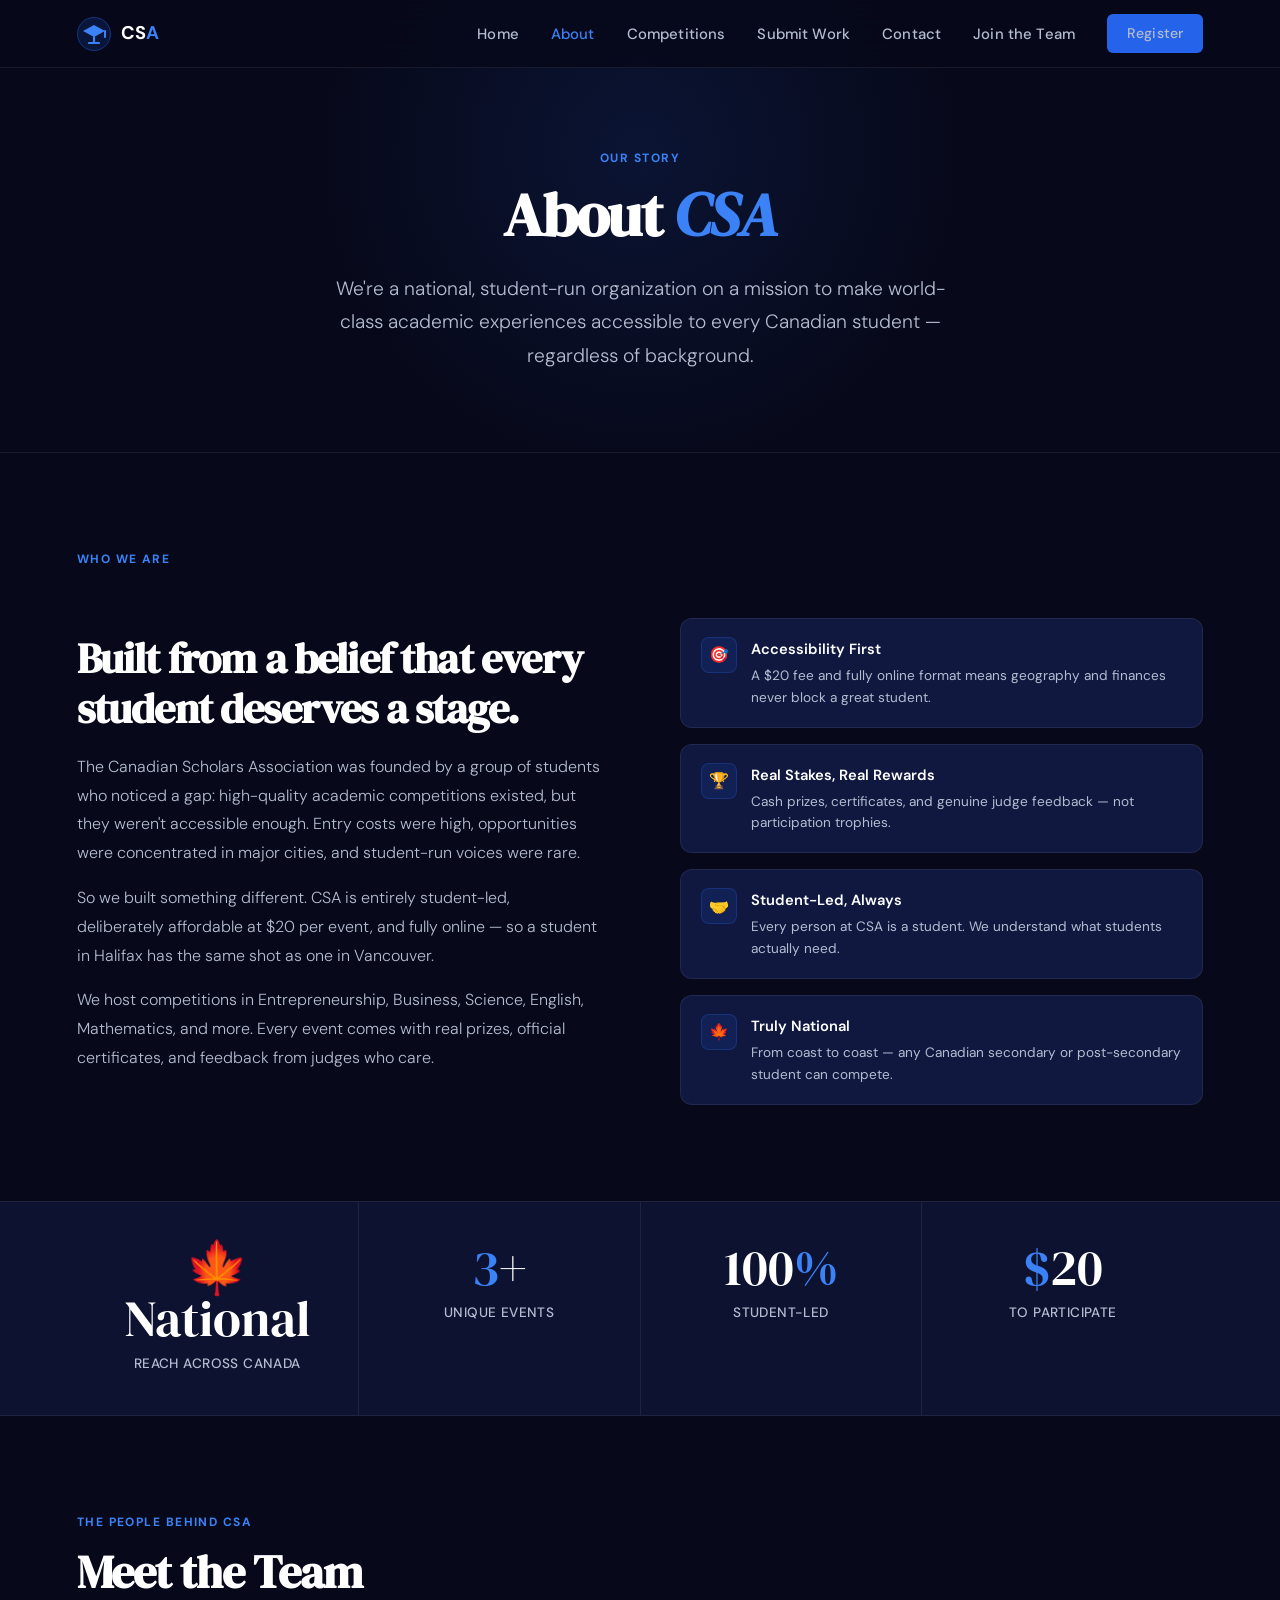
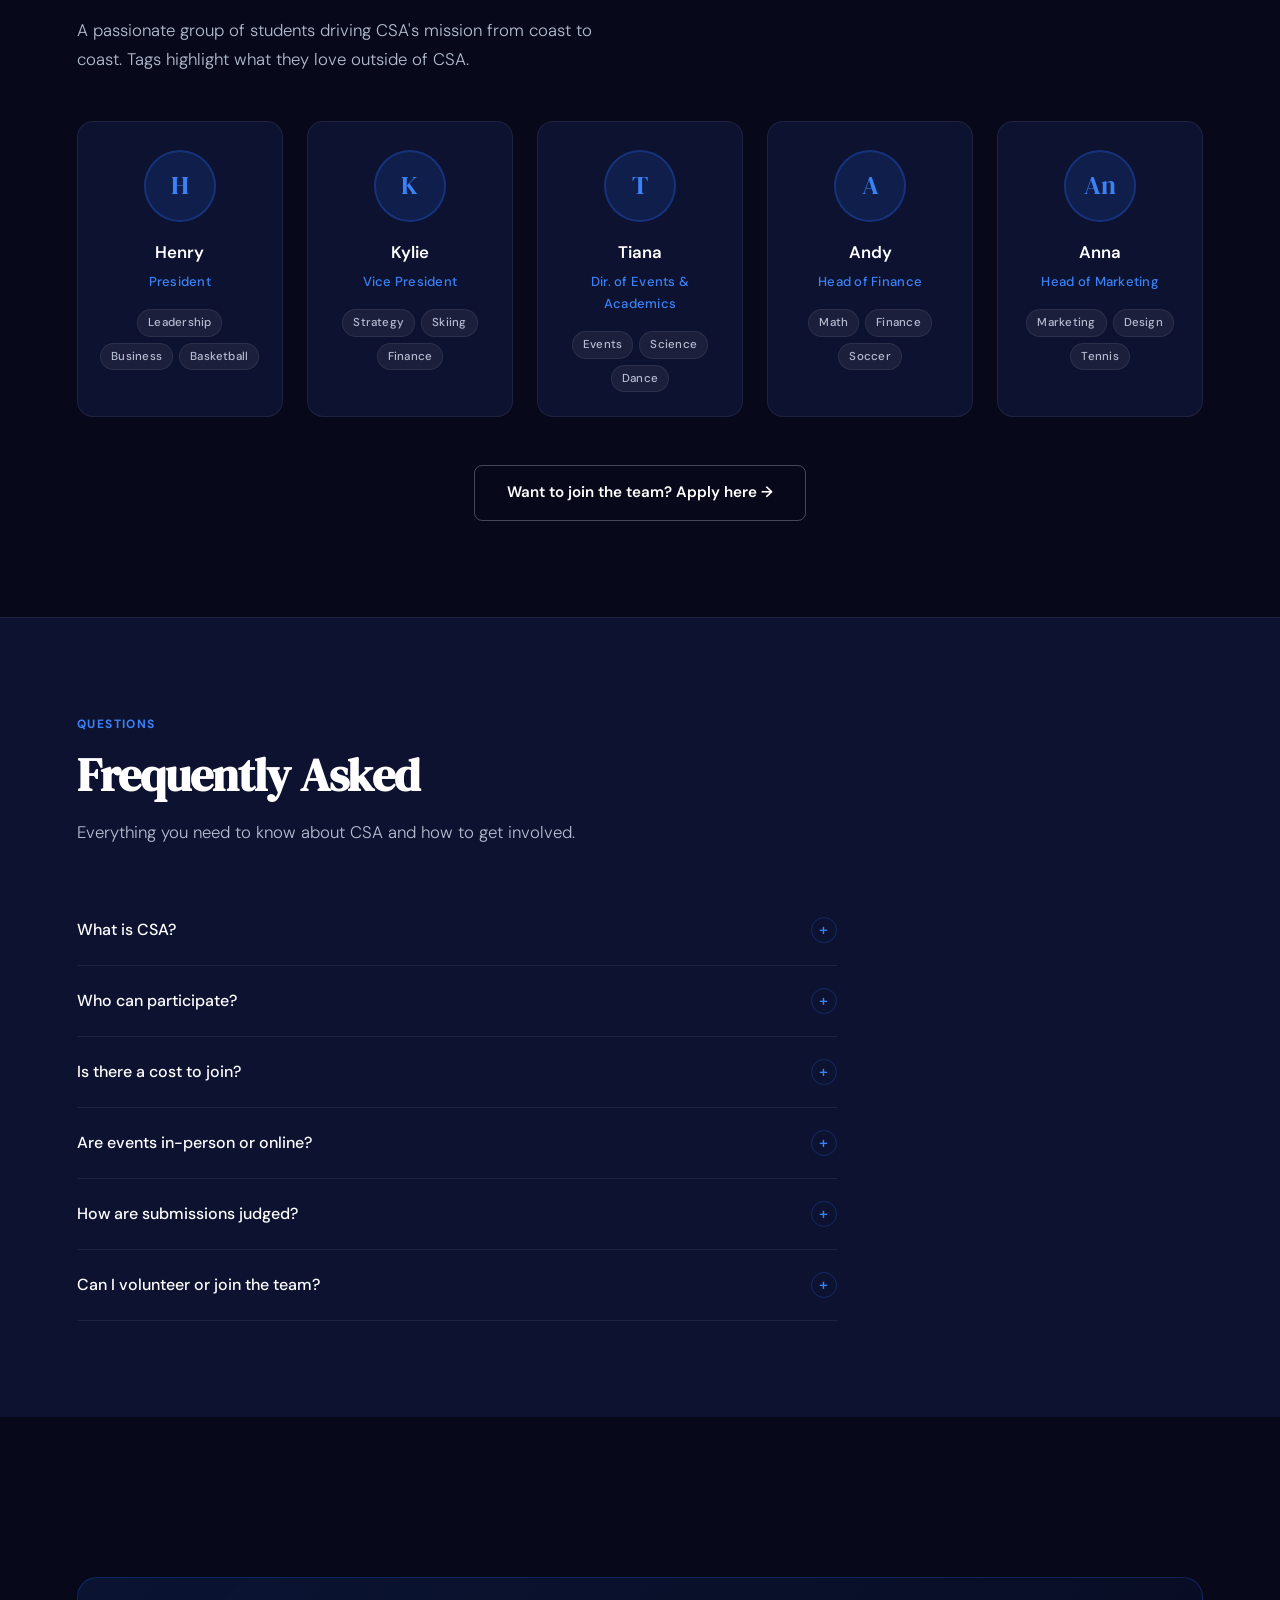
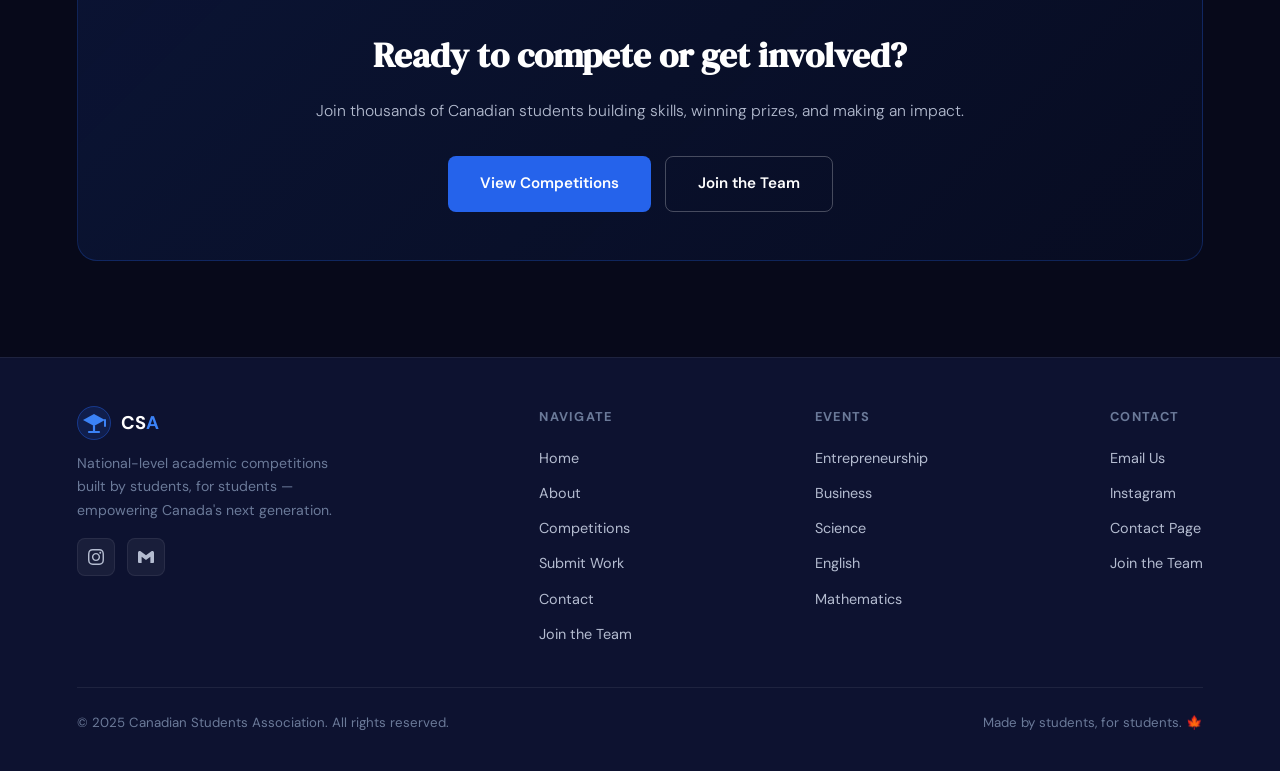
==== about.html @ 79433b99 "Create about.html" ====
<!DOCTYPE html>
<html lang="en">
<head>
<meta charset="UTF-8"/>
<meta name="viewport" content="width=device-width, initial-scale=1.0"/>
<title>About — CSA</title>
<link rel="icon" type="image/png" href="csa-logo.png"/>
<link rel="preconnect" href="https://fonts.googleapis.com"/>
<link rel="preconnect" href="https://fonts.gstatic.com" crossorigin/>
<link href="https://fonts.googleapis.com/css2?family=DM+Sans:ital,opsz,wght@0,9..40,300;0,9..40,400;0,9..40,500;0,9..40,600;0,9..40,700;1,9..40,300&family=DM+Serif+Display:ital@0;1&display=swap" rel="stylesheet"/>
<link rel="stylesheet" href="styles.css"/>
<style>
.page-hero {
  padding: calc(68px + 5rem) 6% 5rem;
}
.about-intro-grid {
  display: grid;
  grid-template-columns: 1fr 1fr;
  gap: 5rem;
  align-items: center;
  margin-top: 3rem;
}
.about-intro-text h2 {
  font-family: var(--font-serif);
  font-size: clamp(1.8rem, 3.5vw, 2.6rem);
  line-height: 1.2;
  color: var(--white);
  margin-bottom: 1.2rem;
  letter-spacing: -.02em;
}
.about-intro-text p {
  color: var(--grey);
  font-size: 1rem;
  line-height: 1.8;
  margin-bottom: 1rem;
  font-weight: 300;
}
.about-values {
  display: flex;
  flex-direction: column;
  gap: 16px;
}
.value-item {
  display: flex;
  align-items: flex-start;
  gap: 14px;
  background: var(--bg3);
  border: 1px solid var(--border);
  border-radius: 12px;
  padding: 18px 20px;
  transition: border-color .2s;
}
.value-item:hover { border-color: var(--border2); }
.value-dot {
  width: 36px;
  height: 36px;
  min-width: 36px;
  border-radius: 8px;
  background: rgba(37,99,235,0.12);
  border: 1px solid rgba(37,99,235,0.25);
  display: flex;
  align-items: center;
  justify-content: center;
  font-size: 1rem;
}
.value-item h4 {
  font-size: .92rem;
  font-weight: 600;
  color: var(--white);
  margin-bottom: .2rem;
}
.value-item p {
  font-size: .85rem;
  color: var(--grey);
  line-height: 1.6;
  margin: 0;
}
.timeline {
  display: flex;
  flex-direction: column;
  gap: 0;
  margin-top: 3rem;
  max-width: 640px;
}
.timeline-item {
  display: flex;
  gap: 24px;
  position: relative;
}
.timeline-left {
  display: flex;
  flex-direction: column;
  align-items: center;
  width: 40px;
  min-width: 40px;
}
.timeline-dot {
  width: 14px;
  height: 14px;
  border-radius: 50%;
  background: var(--blue-light);
  border: 3px solid var(--bg2);
  outline: 2px solid rgba(59,130,246,0.35);
  flex-shrink: 0;
  margin-top: 4px;
}
.timeline-line {
  width: 2px;
  flex: 1;
  background: var(--border);
  margin: 6px 0;
}
.timeline-item:last-child .timeline-line { display: none; }
.timeline-content {
  padding-bottom: 2.2rem;
}
.timeline-content h4 {
  font-size: .95rem;
  font-weight: 600;
  color: var(--white);
  margin-bottom: .3rem;
}
.timeline-content p {
  font-size: .88rem;
  color: var(--grey);
  line-height: 1.65;
  margin: 0;
}
.timeline-year {
  font-size: .75rem;
  font-weight: 700;
  letter-spacing: .06em;
  color: var(--blue-light);
  text-transform: uppercase;
  margin-bottom: .4rem;
}
.team-card-bar { position:absolute;top:0;left:0;right:0;height:3px;background:linear-gradient(90deg,var(--blue),var(--blue-light));opacity:0;transition:opacity .25s }
.cta-strip {
  background: linear-gradient(135deg, rgba(37,99,235,0.12) 0%, rgba(37,99,235,0.04) 100%);
  border: 1px solid rgba(37,99,235,0.25);
  border-radius: 20px;
  padding: 48px 40px;
  text-align: center;
  margin-top: 4rem;
}
.cta-strip h3 {
  font-family: var(--font-serif);
  font-size: clamp(1.6rem, 3vw, 2.2rem);
  color: var(--white);
  margin-bottom: .75rem;
}
.cta-strip p {
  color: var(--grey);
  font-size: .98rem;
  margin-bottom: 2rem;
  font-weight: 300;
}
.cta-strip .btn-group {
  display: flex;
  gap: 14px;
  justify-content: center;
  flex-wrap: wrap;
}
@media(max-width:800px){
  .about-intro-grid { grid-template-columns: 1fr; gap: 2.5rem; }
}
@media(max-width:700px){
  .cta-strip { padding: 32px 22px; }
}
</style>
</head>
<body>

<nav id="navbar">
  <a href="index.html" class="nav-logo">
    <svg viewBox="0 0 34 34" fill="none" xmlns="http://www.w3.org/2000/svg">
      <circle cx="17" cy="17" r="17" fill="#2563eb" fill-opacity=".15"/>
      <circle cx="17" cy="17" r="16.5" stroke="#2563eb" stroke-opacity=".4"/>
      <polygon points="17,8 28,14 17,20 6,14" fill="#3b82f6"/>
      <line x1="17" y1="20" x2="17" y2="26" stroke="#3b82f6" stroke-width="2.2" stroke-linecap="round"/>
      <line x1="12" y1="26" x2="22" y2="26" stroke="#3b82f6" stroke-width="2.2" stroke-linecap="round"/>
      <line x1="28" y1="14" x2="28" y2="20" stroke="#3b82f6" stroke-width="2" stroke-linecap="round"/>
    </svg>
    <span class="nav-logo-text">CS<em>A</em></span>
  </a>
  <button class="nav-toggle" id="menuToggle" aria-label="Menu">
    <span></span><span></span><span></span>
  </button>
  <ul class="nav-links" id="navLinks">
    <li><a href="index.html">Home</a></li>
    <li><a href="about.html" class="active">About</a></li>
    <li><a href="competitions.html">Competitions</a></li>
    <li><a href="submit.html">Submit Work</a></li>
    <li><a href="contact.html">Contact</a></li>
    <li><a href="apply.html">Join the Team</a></li>
    <li><a href="competitions.html#register" class="btn-primary" style="padding:8px 20px;font-size:.88rem;border-radius:6px">Register</a></li>
  </ul>
</nav>

<!-- PAGE HERO -->
<div class="page-hero">
  <div class="page-hero-inner">
    <div class="section-label">Our Story</div>
    <h1 class="hero-title" style="font-size:clamp(2.2rem,5vw,3.8rem)">About <em>CSA</em></h1>
    <p class="hero-sub" style="margin-bottom:0">We're a national, student-run organization on a mission to make world-class academic experiences accessible to every Canadian student — regardless of background.</p>
  </div>
</div>

<!-- WHO WE ARE -->
<section style="background:var(--bg)">
  <div class="section-label">Who We Are</div>
  <div class="about-intro-grid">
    <div class="about-intro-text">
      <h2>Built from a belief that every student deserves a stage.</h2>
      <p>The Canadian Scholars Association was founded by a group of students who noticed a gap: high-quality academic competitions existed, but they weren't accessible enough. Entry costs were high, opportunities were concentrated in major cities, and student-run voices were rare.</p>
      <p>So we built something different. CSA is entirely student-led, deliberately affordable at $20 per event, and fully online — so a student in Halifax has the same shot as one in Vancouver.</p>
      <p>We host competitions in Entrepreneurship, Business, Science, English, Mathematics, and more. Every event comes with real prizes, official certificates, and feedback from judges who care.</p>
    </div>
    <div class="about-values">
      <div class="value-item">
        <div class="value-dot">🎯</div>
        <div>
          <h4>Accessibility First</h4>
          <p>A $20 fee and fully online format means geography and finances never block a great student.</p>
        </div>
      </div>
      <div class="value-item">
        <div class="value-dot">🏆</div>
        <div>
          <h4>Real Stakes, Real Rewards</h4>
          <p>Cash prizes, certificates, and genuine judge feedback — not participation trophies.</p>
        </div>
      </div>
      <div class="value-item">
        <div class="value-dot">🤝</div>
        <div>
          <h4>Student-Led, Always</h4>
          <p>Every person at CSA is a student. We understand what students actually need.</p>
        </div>
      </div>
      <div class="value-item">
        <div class="value-dot">🍁</div>
        <div>
          <h4>Truly National</h4>
          <p>From coast to coast — any Canadian secondary or post-secondary student can compete.</p>
        </div>
      </div>
    </div>
  </div>
</section>

<!-- STATS -->
<section style="background:var(--bg2);border-top:1px solid var(--border);border-bottom:1px solid var(--border);padding-top:0;padding-bottom:0">
  <div class="stats-grid" style="border:none;border-radius:0;margin:0">
    <div class="stat-item">
      <div class="stat-num"><span class="accent">🍁</span> National</div>
      <div class="stat-label">Reach Across Canada</div>
    </div>
    <div class="stat-item">
      <div class="stat-num"><span class="accent">3</span>+</div>
      <div class="stat-label">Unique Events</div>
    </div>
    <div class="stat-item">
      <div class="stat-num">100<span class="accent">%</span></div>
      <div class="stat-label">Student-Led</div>
    </div>
    <div class="stat-item">
      <div class="stat-num"><span class="accent">$</span>20</div>
      <div class="stat-label">To Participate</div>
    </div>
  </div>
</section>

<!-- TEAM -->
<section id="team" style="background:var(--bg)">
  <div class="section-label">The People Behind CSA</div>
  <h2 class="section-title">Meet the Team</h2>
  <p class="section-sub">A passionate group of students driving CSA's mission from coast to coast. Tags highlight what they love outside of CSA.</p>
  <div class="team-grid">
    <div class="team-card">
      <div class="team-card-bar"></div>
      <div class="team-avatar">H</div>
      <h3>Henry</h3>
      <div class="team-role">President</div>
      <div class="team-tags">
        <span class="tag">Leadership</span>
        <span class="tag">Business</span>
        <span class="tag">Basketball</span>
      </div>
    </div>
    <div class="team-card">
      <div class="team-card-bar"></div>
      <div class="team-avatar">K</div>
      <h3>Kylie</h3>
      <div class="team-role">Vice President</div>
      <div class="team-tags">
        <span class="tag">Strategy</span>
        <span class="tag">Skiing</span>
        <span class="tag">Finance</span>
      </div>
    </div>
    <div class="team-card">
      <div class="team-card-bar"></div>
      <div class="team-avatar">T</div>
      <h3>Tiana</h3>
      <div class="team-role">Dir. of Events &amp; Academics</div>
      <div class="team-tags">
        <span class="tag">Events</span>
        <span class="tag">Science</span>
        <span class="tag">Dance</span>
      </div>
    </div>
    <div class="team-card">
      <div class="team-card-bar"></div>
      <div class="team-avatar">A</div>
      <h3>Andy</h3>
      <div class="team-role">Head of Finance</div>
      <div class="team-tags">
        <span class="tag">Math</span>
        <span class="tag">Finance</span>
        <span class="tag">Soccer</span>
      </div>
    </div>
    <div class="team-card">
      <div class="team-card-bar"></div>
      <div class="team-avatar">An</div>
      <h3>Anna</h3>
      <div class="team-role">Head of Marketing</div>
      <div class="team-tags">
        <span class="tag">Marketing</span>
        <span class="tag">Design</span>
        <span class="tag">Tennis</span>
      </div>
    </div>
  </div>
  <div style="text-align:center;margin-top:3rem">
    <a href="apply.html" class="btn-outline">Want to join the team? Apply here →</a>
  </div>
</section>

<!-- FAQ -->
<section id="faq" style="background:var(--bg2);border-top:1px solid var(--border)">
  <div class="section-label">Questions</div>
  <h2 class="section-title">Frequently Asked</h2>
  <p class="section-sub">Everything you need to know about CSA and how to get involved.</p>
  <div class="faq-list" id="faqList">
    <div class="faq-item">
      <button class="faq-q">What is CSA? <span class="faq-icon">+</span></button>
      <div class="faq-body"><p>The Canadian Scholars Association (CSA) is a national, student-run organization dedicated to providing high-quality academic competitions and enrichment programs for students across Canada. We host events in Entrepreneurship, Business, Science, English, and more.</p></div>
    </div>
    <div class="faq-item">
      <button class="faq-q">Who can participate? <span class="faq-icon">+</span></button>
      <div class="faq-body"><p>CSA events are open to all Canadian students at the secondary and post-secondary level. Whether you're in Grade 9 or finishing your undergraduate degree, there's a place for you at CSA.</p></div>
    </div>
    <div class="faq-item">
      <button class="faq-q">Is there a cost to join? <span class="faq-icon">+</span></button>
      <div class="faq-body"><p>There is a $20 participation fee per event. This helps cover platform costs and prizes while keeping CSA accessible to as many students as possible. Our team volunteers their time to ensure the fee goes directly toward your experience.</p></div>
    </div>
    <div class="faq-item">
      <button class="faq-q">Are events in-person or online? <span class="faq-icon">+</span></button>
      <div class="faq-body"><p>CSA events are primarily held online to ensure every student across Canada can participate regardless of location. Some regional in-person events may be announced in the future — stay tuned!</p></div>
    </div>
    <div class="faq-item">
      <button class="faq-q">How are submissions judged? <span class="faq-icon">+</span></button>
      <div class="faq-body"><p>All submissions are reviewed by a panel of judges with relevant expertise. Each entry is scored on a rubric tailored to the event. All participants receive an official certificate, and top performers are awarded cash prizes and national recognition.</p></div>
    </div>
    <div class="faq-item">
      <button class="faq-q">Can I volunteer or join the team? <span class="faq-icon">+</span></button>
      <div class="faq-body"><p>Absolutely. We're always looking for motivated students to help organize events, judge competitions, or support marketing and outreach. Visit the <a href="apply.html" style="color:var(--blue-light)">Apply page</a> to get started.</p></div>
    </div>
  </div>
</section>

<!-- CTA -->
<section style="background:var(--bg)">
  <div class="cta-strip">
    <h3>Ready to compete or get involved?</h3>
    <p>Join thousands of Canadian students building skills, winning prizes, and making an impact.</p>
    <div class="btn-group">
      <a href="competitions.html" class="btn-primary">View Competitions</a>
      <a href="apply.html" class="btn-outline">Join the Team</a>
    </div>
  </div>
</section>

<!-- FOOTER -->
<footer>
  <div class="footer-inner">
    <div class="footer-brand">
      <a href="index.html" class="nav-logo">
        <svg viewBox="0 0 34 34" fill="none" xmlns="http://www.w3.org/2000/svg" width="30" height="30">
          <circle cx="17" cy="17" r="17" fill="#2563eb" fill-opacity=".15"/>
          <circle cx="17" cy="17" r="16.5" stroke="#2563eb" stroke-opacity=".4"/>
          <polygon points="17,8 28,14 17,20 6,14" fill="#3b82f6"/>
          <line x1="17" y1="20" x2="17" y2="26" stroke="#3b82f6" stroke-width="2.2" stroke-linecap="round"/>
          <line x1="12" y1="26" x2="22" y2="26" stroke="#3b82f6" stroke-width="2.2" stroke-linecap="round"/>
          <line x1="28" y1="14" x2="28" y2="20" stroke="#3b82f6" stroke-width="2" stroke-linecap="round"/>
        </svg>
        <span class="nav-logo-text">CS<em>A</em></span>
      </a>
      <p>National-level academic competitions built by students, for students — empowering Canada's next generation.</p>
      <div class="footer-socials">
        <a href="https://www.instagram.com/csa.official2026?igsh=MXdleGoxeGs4dHlk" target="_blank" class="social-btn" title="Instagram">
          <svg viewBox="0 0 24 24" xmlns="http://www.w3.org/2000/svg"><path d="M12 2.163c3.204 0 3.584.012 4.85.07 3.252.148 4.771 1.691 4.919 4.919.058 1.265.069 1.645.069 4.849 0 3.205-.012 3.584-.069 4.849-.149 3.225-1.664 4.771-4.919 4.919-1.266.058-1.644.07-4.85.07-3.204 0-3.584-.012-4.849-.07-3.26-.149-4.771-1.699-4.919-4.92-.058-1.265-.07-1.644-.07-4.849 0-3.204.013-3.583.07-4.849.149-3.227 1.664-4.771 4.919-4.919 1.266-.057 1.645-.069 4.849-.069zm0-2.163c-3.259 0-3.667.014-4.947.072-4.358.2-6.78 2.618-6.98 6.98-.059 1.281-.073 1.689-.073 4.948 0 3.259.014 3.668.072 4.948.2 4.358 2.618 6.78 6.98 6.98 1.281.058 1.689.072 4.948.072 3.259 0 3.668-.014 4.948-.072 4.354-.2 6.782-2.618 6.979-6.98.059-1.28.073-1.689.073-4.948 0-3.259-.014-3.667-.072-4.947-.196-4.354-2.617-6.78-6.979-6.98-1.281-.059-1.69-.073-4.949-.073zm0 5.838c-3.403 0-6.162 2.759-6.162 6.162s2.759 6.163 6.162 6.163 6.162-2.759 6.162-6.163c0-3.403-2.759-6.162-6.162-6.162zm0 10.162c-2.209 0-4-1.79-4-4 0-2.209 1.791-4 4-4s4 1.791 4 4c0 2.21-1.791 4-4 4zm6.406-11.845c-.796 0-1.441.645-1.441 1.44s.645 1.44 1.441 1.44c.795 0 1.439-.645 1.439-1.44s-.644-1.44-1.439-1.44z"/></svg>
        </a>
        <a href="mailto:canadianscholarsassociation@gmail.com" class="social-btn" title="Email">
          <svg viewBox="0 0 24 24" xmlns="http://www.w3.org/2000/svg"><path d="M24 5.457v13.909c0 .904-.732 1.636-1.636 1.636h-3.819V11.73L12 16.64l-6.545-4.91v9.273H1.636A1.636 1.636 0 0 1 0 19.366V5.457c0-2.023 2.309-3.178 3.927-1.964L5.455 4.64 12 9.548l6.545-4.910 1.528-1.145C21.69 2.28 24 3.434 24 5.457z"/></svg>
        </a>
      </div>
    </div>
    <div class="footer-links">
      <h4>Navigate</h4>
      <ul>
        <li><a href="index.html">Home</a></li>
        <li><a href="about.html">About</a></li>
        <li><a href="competitions.html">Competitions</a></li>
        <li><a href="submit.html">Submit Work</a></li>
        <li><a href="contact.html">Contact</a></li>
        <li><a href="apply.html">Join the Team</a></li>
      </ul>
    </div>
    <div class="footer-links">
      <h4>Events</h4>
      <ul>
        <li><a href="competitions.html">Entrepreneurship</a></li>
        <li><a href="competitions.html">Business</a></li>
        <li><a href="competitions.html">Science</a></li>
        <li><a href="competitions.html">English</a></li>
        <li><a href="competitions.html">Mathematics</a></li>
      </ul>
    </div>
    <div class="footer-links">
      <h4>Contact</h4>
      <ul>
        <li><a href="mailto:canadianscholarsassociation@gmail.com">Email Us</a></li>
        <li><a href="https://www.instagram.com/csa.official2026" target="_blank">Instagram</a></li>
        <li><a href="contact.html">Contact Page</a></li>
        <li><a href="apply.html">Join the Team</a></li>
      </ul>
    </div>
  </div>
  <div class="footer-bottom">
    <p>&copy; 2025 Canadian Students Association. All rights reserved.</p>
    <p>Made by students, for students. <span class="accent">🍁</span></p>
  </div>
</footer>

<script src="shared.js"></script>
</body>
</html>
---- styles.css ----
*,*::before,*::after{box-sizing:border-box;margin:0;padding:0}
:root{
  --bg:#07091a;
  --bg2:#0d1230;
  --bg3:#111840;
  --blue:#2563eb;
  --blue-light:#3b82f6;
  --blue-glow:rgba(37,99,235,0.35);
  --white:#ffffff;
  --grey:#b4bcd0;
  --grey2:#6b7a99;
  --border:rgba(255,255,255,0.07);
  --border2:rgba(37,99,235,0.3);
  --font:'DM Sans',sans-serif;
  --font-serif:'DM Serif Display',serif;
}
html{scroll-behavior:smooth}
body{background:var(--bg);color:var(--white);font-family:var(--font);font-size:16px;line-height:1.7;overflow-x:hidden}

/* NAV */
nav{
  position:fixed;top:0;left:0;right:0;z-index:100;
  display:flex;align-items:center;justify-content:space-between;
  padding:0 6%;height:68px;
  background:rgba(7,9,26,0.82);
  backdrop-filter:blur(18px);-webkit-backdrop-filter:blur(18px);
  border-bottom:1px solid var(--border);
  transition:background .3s;
}
.nav-logo{display:flex;align-items:center;gap:10px;text-decoration:none}
.nav-logo svg{width:34px;height:34px}
.nav-logo-text{font-weight:700;font-size:1.15rem;letter-spacing:.01em;color:var(--white)}
.nav-logo-text em{font-style:normal;color:var(--blue-light)}
.nav-links{display:flex;align-items:center;gap:2rem;list-style:none}
.nav-links a{color:var(--grey);text-decoration:none;font-size:.93rem;font-weight:500;letter-spacing:.01em;transition:color .2s}
.nav-links a:hover,.nav-links a.active{color:var(--white)}
.nav-links a.active{color:var(--blue-light)}

/* HAMBURGER */
.nav-toggle{display:none;flex-direction:column;gap:5px;cursor:pointer;padding:4px;background:none;border:none}
.nav-toggle span{display:block;width:22px;height:2px;background:var(--grey);border-radius:2px;transition:all .3s}
.nav-toggle.open span:nth-child(1){transform:rotate(45deg) translate(5px,5px)}
.nav-toggle.open span:nth-child(2){opacity:0}
.nav-toggle.open span:nth-child(3){transform:rotate(-45deg) translate(5px,-5px)}

/* BUTTONS */
.btn-primary{
  background:var(--blue);color:#fff;
  padding:14px 32px;border-radius:8px;
  font-family:var(--font);font-weight:600;font-size:.95rem;
  text-decoration:none;border:none;cursor:pointer;
  transition:background .2s,transform .15s,box-shadow .2s;
  display:inline-flex;align-items:center;gap:8px;
}
.btn-primary:hover{background:var(--blue-light);transform:translateY(-2px);box-shadow:0 8px 32px var(--blue-glow)}
.btn-outline{
  background:transparent;color:var(--white);
  padding:14px 32px;border-radius:8px;
  font-family:var(--font);font-weight:600;font-size:.95rem;
  text-decoration:none;border:1.5px solid rgba(255,255,255,0.25);cursor:pointer;
  transition:border-color .2s,transform .15s,background .2s;
  display:inline-flex;align-items:center;gap:8px;
}
.btn-outline:hover{border-color:rgba(255,255,255,0.6);background:rgba(255,255,255,0.05);transform:translateY(-2px)}

/* HERO */
.hero-section{
  min-height:100vh;
  display:flex;align-items:center;justify-content:center;
  text-align:center;
  padding:120px 6% 80px;
  position:relative;overflow:hidden;
}
.hero-canvas{position:absolute;inset:0;z-index:0;width:100%;height:100%}
.hero-inner{position:relative;z-index:1;max-width:820px;margin:0 auto}
.hero-badge{
  display:inline-flex;align-items:center;gap:8px;
  background:rgba(37,99,235,0.12);
  border:1px solid rgba(37,99,235,0.35);
  border-radius:100px;padding:6px 18px;
  font-size:.8rem;font-weight:600;letter-spacing:.08em;
  text-transform:uppercase;color:var(--blue-light);margin-bottom:2rem;
}
.hero-badge-dot{width:6px;height:6px;border-radius:50%;background:var(--blue-light);animation:pulse 2s infinite}
.hero-title{
  font-family:var(--font-serif);
  font-size:clamp(2.8rem,6vw,5rem);
  line-height:1.12;letter-spacing:-.02em;
  color:var(--white);margin-bottom:1.4rem;
}
.hero-title em{font-style:italic;color:var(--blue-light)}
.hero-sub{
  font-size:clamp(1rem,2vw,1.2rem);color:var(--grey);
  max-width:620px;margin:0 auto 2.5rem;
  font-weight:300;line-height:1.75;
}
.hero-ctas{display:flex;gap:14px;justify-content:center;flex-wrap:wrap}

/* PAGE HERO (shorter, for inner pages) */
.page-hero{
  padding: calc(68px + 5rem) 6% 5rem;
  text-align:center;
  position:relative;overflow:hidden;
  background:var(--bg);
  border-bottom:1px solid var(--border);
}
.page-hero::before{
  content:'';position:absolute;top:-200px;left:50%;transform:translateX(-50%);
  width:700px;height:700px;border-radius:50%;
  background:radial-gradient(circle,rgba(37,99,235,0.12) 0%,transparent 65%);
  pointer-events:none;
}
.page-hero-inner{position:relative;z-index:1;max-width:680px;margin:0 auto}

/* MISSION STRIP */
.mission-strip{background:var(--blue);padding:28px 6%;text-align:center}
.mission-strip p{font-size:clamp(.95rem,2vw,1.15rem);font-weight:500;color:rgba(255,255,255,0.95);max-width:780px;margin:0 auto;letter-spacing:.01em}

/* SECTION COMMONS */
section{padding:96px 6%}
.section-label{font-size:.75rem;font-weight:700;letter-spacing:.12em;text-transform:uppercase;color:var(--blue-light);margin-bottom:.8rem}
.section-title{font-family:var(--font-serif);font-size:clamp(2rem,4vw,2.9rem);line-height:1.18;letter-spacing:-.02em;color:var(--white);margin-bottom:1rem}
.section-sub{color:var(--grey);font-size:1.05rem;max-width:560px;font-weight:300}

/* EVENTS GRID */
.events-grid{display:grid;grid-template-columns:repeat(auto-fill,minmax(280px,1fr));gap:20px;margin-top:3rem}
.event-card{
  background:var(--bg2);border:1px solid var(--border);border-radius:14px;padding:28px 24px;
  transition:border-color .25s,transform .25s,box-shadow .25s;cursor:default;
}
.event-card:hover{border-color:var(--border2);transform:translateY(-4px);box-shadow:0 12px 40px rgba(37,99,235,0.18)}
.event-icon{width:48px;height:48px;border-radius:12px;background:rgba(37,99,235,0.12);display:flex;align-items:center;justify-content:center;font-size:1.5rem;margin-bottom:1rem;border:1px solid rgba(37,99,235,0.2)}
.event-card h3{font-size:1.1rem;font-weight:600;margin-bottom:.5rem;color:var(--white)}
.event-card p{font-size:.9rem;color:var(--grey);line-height:1.6}
.event-card .event-meta{margin-top:1rem;padding-top:1rem;border-top:1px solid var(--border);display:flex;gap:12px;flex-wrap:wrap}
.event-tag{font-size:.72rem;font-weight:600;padding:3px 10px;border-radius:100px;letter-spacing:.04em}
.event-tag.open{background:rgba(34,197,94,0.12);border:1px solid rgba(34,197,94,0.3);color:#4ade80}
.event-tag.coming{background:rgba(251,191,36,0.1);border:1px solid rgba(251,191,36,0.25);color:#fbbf24}
.event-tag.closed{background:rgba(239,68,68,0.1);border:1px solid rgba(239,68,68,0.25);color:#f87171}
.event-card .btn-sm{font-size:.8rem;padding:8px 18px;border-radius:6px;margin-top:1rem;display:inline-block;text-decoration:none;background:var(--blue);color:#fff;font-weight:600;transition:background .2s}
.event-card .btn-sm:hover{background:var(--blue-light)}

/* STATS */
.stats-grid{display:grid;grid-template-columns:repeat(auto-fit,minmax(200px,1fr));gap:1px;background:var(--border);border:1px solid var(--border);border-radius:16px;overflow:hidden;margin-top:3rem}
.stat-item{background:var(--bg2);padding:40px 28px;text-align:center}
.stat-num{font-family:var(--font-serif);font-size:clamp(2.2rem,4vw,3.2rem);color:var(--white);line-height:1;margin-bottom:.5rem}
.stat-num .accent{color:var(--blue-light)}
.stat-label{font-size:.85rem;color:var(--grey);font-weight:500;letter-spacing:.03em;text-transform:uppercase}

/* TEAM */
.team-grid{display:grid;grid-template-columns:repeat(auto-fill,minmax(200px,1fr));gap:24px;margin-top:3rem}
.team-card{background:var(--bg2);border:1px solid var(--border);border-radius:16px;padding:28px 20px 24px;text-align:center;transition:border-color .25s,transform .3s;position:relative;overflow:hidden}
.team-card-bar{position:absolute;top:0;left:0;right:0;height:3px;background:linear-gradient(90deg,var(--blue),var(--blue-light));opacity:0;transition:opacity .25s}
.team-card:hover{border-color:var(--border2)}
.team-card:hover .team-card-bar{opacity:1}
.team-card:nth-child(odd):hover{transform:rotate(-1.2deg) translateY(-4px)}
.team-card:nth-child(even):hover{transform:rotate(1deg) translateY(-4px)}
.team-avatar{width:72px;height:72px;border-radius:50%;background:rgba(37,99,235,0.15);border:2px solid rgba(37,99,235,0.3);display:flex;align-items:center;justify-content:center;font-family:var(--font-serif);font-size:1.6rem;color:var(--blue-light);margin:0 auto 1rem;font-weight:400}
.team-card h3{font-size:1.05rem;font-weight:600;color:var(--white);margin-bottom:.25rem}
.team-role{font-size:.82rem;color:var(--blue-light);font-weight:500;margin-bottom:1rem;letter-spacing:.02em}
.team-tags{display:flex;flex-wrap:wrap;gap:6px;justify-content:center}
.tag{font-size:.72rem;font-weight:500;background:rgba(255,255,255,0.06);border:1px solid var(--border);border-radius:100px;padding:3px 10px;color:var(--grey);letter-spacing:.02em}

/* FAQ */
.faq-list{margin-top:3rem;max-width:760px}
.faq-item{border-bottom:1px solid var(--border)}
.faq-q{width:100%;background:none;border:none;cursor:pointer;display:flex;align-items:center;justify-content:space-between;padding:22px 0;font-family:var(--font);font-size:1rem;font-weight:500;color:var(--white);text-align:left;gap:12px;transition:color .2s}
.faq-q:hover{color:var(--blue-light)}
.faq-icon{width:26px;height:26px;min-width:26px;border-radius:50%;border:1.5px solid var(--border2);display:flex;align-items:center;justify-content:center;font-size:1rem;color:var(--blue-light);transition:transform .3s,background .2s}
.faq-item.open .faq-icon{transform:rotate(45deg);background:rgba(37,99,235,0.12)}
.faq-body{max-height:0;overflow:hidden;transition:max-height .4s ease}
.faq-body p{color:var(--grey);font-size:.95rem;line-height:1.75;padding-bottom:20px}

/* FORMS */
.form-section{background:var(--bg2);border:1px solid var(--border);border-radius:20px;padding:40px 36px;max-width:760px;margin:3rem auto 0}
.form-group{display:flex;flex-direction:column;gap:7px;margin-bottom:18px}
.form-group label{font-size:.8rem;font-weight:600;letter-spacing:.05em;text-transform:uppercase;color:var(--grey2)}
.form-group input,.form-group select,.form-group textarea{background:var(--bg3);border:1px solid var(--border);border-radius:9px;padding:12px 14px;font-family:var(--font);font-size:.93rem;color:var(--white);outline:none;transition:border-color .2s,box-shadow .2s;width:100%}
.form-group input::placeholder,.form-group textarea::placeholder{color:var(--grey2)}
.form-group input:focus,.form-group select:focus,.form-group textarea:focus{border-color:var(--blue);box-shadow:0 0 0 3px rgba(37,99,235,0.18)}
.form-group select option{background:var(--bg2);color:var(--white)}
.form-group textarea{resize:vertical;min-height:110px}
.form-row{display:grid;grid-template-columns:1fr 1fr;gap:14px}
.form-submit{width:100%;padding:15px;background:var(--blue);color:#fff;border:none;border-radius:9px;font-family:var(--font);font-size:.95rem;font-weight:600;cursor:pointer;transition:background .2s,transform .15s,box-shadow .2s;letter-spacing:.01em}
.form-submit:hover{background:var(--blue-light);transform:translateY(-2px);box-shadow:0 8px 32px var(--blue-glow)}
.form-toast{display:none;margin-top:1.2rem;padding:14px 18px;border-radius:10px;font-size:.9rem;font-weight:500;text-align:center}
.form-toast.success{background:rgba(34,197,94,0.12);border:1px solid rgba(34,197,94,0.3);color:#4ade80}
.form-toast.error{background:rgba(239,68,68,0.1);border:1px solid rgba(239,68,68,0.3);color:#f87171}
.upload-area{border:2px dashed var(--border2);border-radius:12px;padding:32px;text-align:center;cursor:pointer;transition:border-color .2s,background .2s;background:var(--bg3)}
.upload-area:hover{border-color:var(--blue-light);background:rgba(37,99,235,0.06)}
.upload-area p{color:var(--grey2);font-size:.9rem;margin-top:.5rem}
.upload-area .upload-icon{font-size:2rem;margin-bottom:.5rem}
.upload-area input[type="file"]{display:none}
.file-list{margin-top:1rem;display:flex;flex-direction:column;gap:8px}
.file-item{display:flex;align-items:center;justify-content:space-between;background:var(--bg2);border:1px solid var(--border);border-radius:8px;padding:10px 14px;font-size:.85rem;color:var(--grey)}
.file-item button{background:none;border:none;color:var(--grey2);cursor:pointer;font-size:1rem;transition:color .2s}
.file-item button:hover{color:#f87171}

/* FOOTER */
footer{background:var(--bg2);border-top:1px solid var(--border);padding:48px 6% 36px}
.footer-inner{display:flex;flex-wrap:wrap;align-items:flex-start;justify-content:space-between;gap:2rem;margin-bottom:2.5rem}
.footer-brand{max-width:280px}
.footer-brand p{font-size:.88rem;color:var(--grey2);line-height:1.65;margin-top:.75rem}
.footer-links h4{font-size:.8rem;font-weight:700;letter-spacing:.1em;text-transform:uppercase;color:var(--grey2);margin-bottom:1rem}
.footer-links ul{list-style:none;display:flex;flex-direction:column;gap:.5rem}
.footer-links a{font-size:.9rem;color:var(--grey);text-decoration:none;transition:color .2s}
.footer-links a:hover{color:var(--blue-light)}
.footer-socials{display:flex;gap:12px;margin-top:1rem}
.social-btn{width:38px;height:38px;border-radius:8px;background:rgba(255,255,255,0.05);border:1px solid var(--border);display:flex;align-items:center;justify-content:center;transition:background .2s,border-color .2s;text-decoration:none}
.social-btn:hover{background:rgba(37,99,235,0.15);border-color:var(--border2)}
.social-btn svg{width:16px;height:16px;fill:var(--grey)}
.footer-bottom{border-top:1px solid var(--border);padding-top:1.5rem;display:flex;flex-wrap:wrap;align-items:center;justify-content:space-between;gap:1rem}
.footer-bottom p{font-size:.83rem;color:var(--grey2)}
.footer-bottom .accent{color:var(--blue-light)}

/* INFO CARDS */
.info-grid{display:grid;grid-template-columns:repeat(auto-fill,minmax(260px,1fr));gap:20px;margin-top:3rem}
.info-card{background:var(--bg2);border:1px solid var(--border);border-radius:14px;padding:28px 24px}
.info-card h3{font-size:1rem;font-weight:600;color:var(--white);margin-bottom:.5rem}
.info-card p{font-size:.9rem;color:var(--grey);line-height:1.65}
.info-card .info-icon{font-size:1.6rem;margin-bottom:.75rem}

@keyframes pulse{0%,100%{opacity:.5;transform:scale(.9)}50%{opacity:1;transform:scale(1.1)}}

/* RESPONSIVE */
@media(max-width:700px){
  .nav-links{display:none;position:absolute;top:68px;left:0;right:0;background:rgba(7,9,26,0.98);flex-direction:column;align-items:flex-start;padding:1.5rem 6%;gap:1.2rem;border-bottom:1px solid var(--border)}
  .nav-links.open{display:flex}
  .nav-toggle{display:flex}
  .events-grid,.team-grid,.info-grid{grid-template-columns:1fr}
  .stats-grid{grid-template-columns:1fr 1fr}
  section{padding:70px 5%}
  .form-row{grid-template-columns:1fr}
  .form-section{padding:24px 20px}
}
@media(max-width:480px){
  .stats-grid{grid-template-columns:1fr 1fr}
  .hero-ctas{flex-direction:column;align-items:center}
}
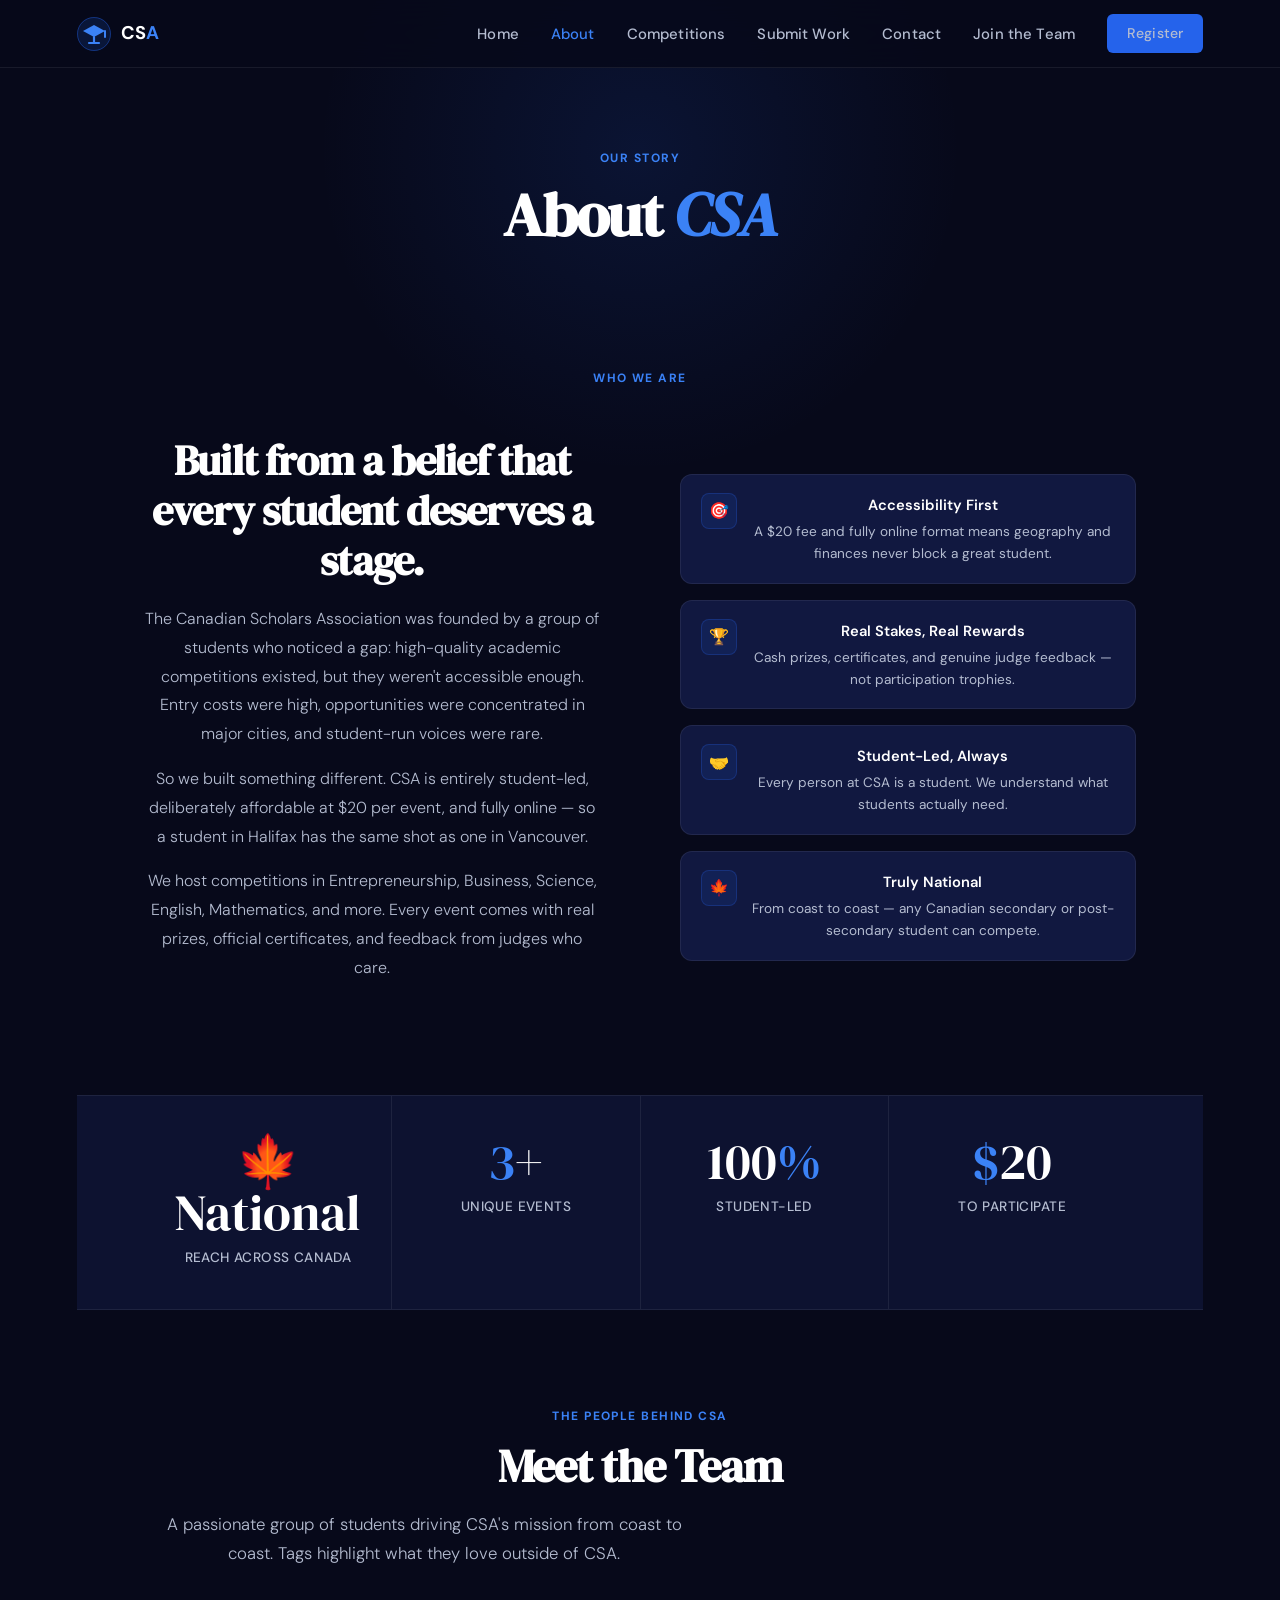
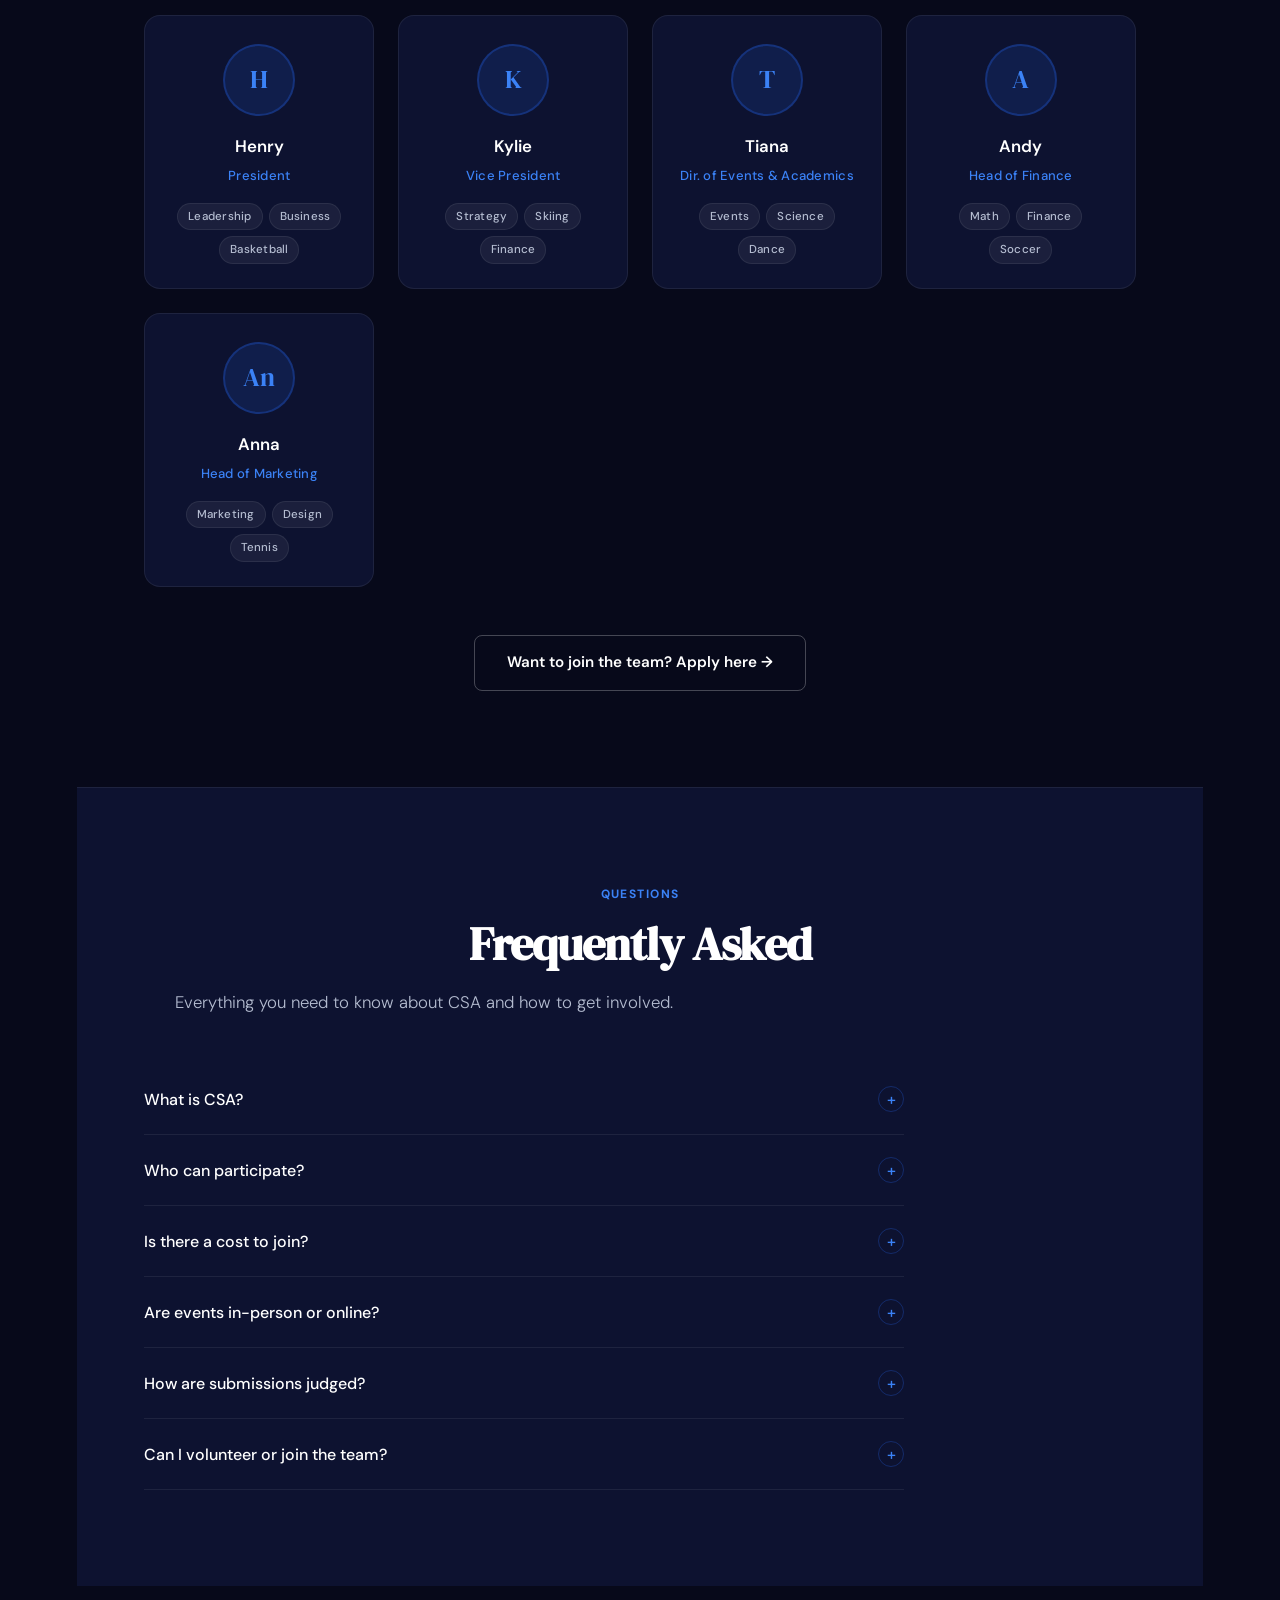
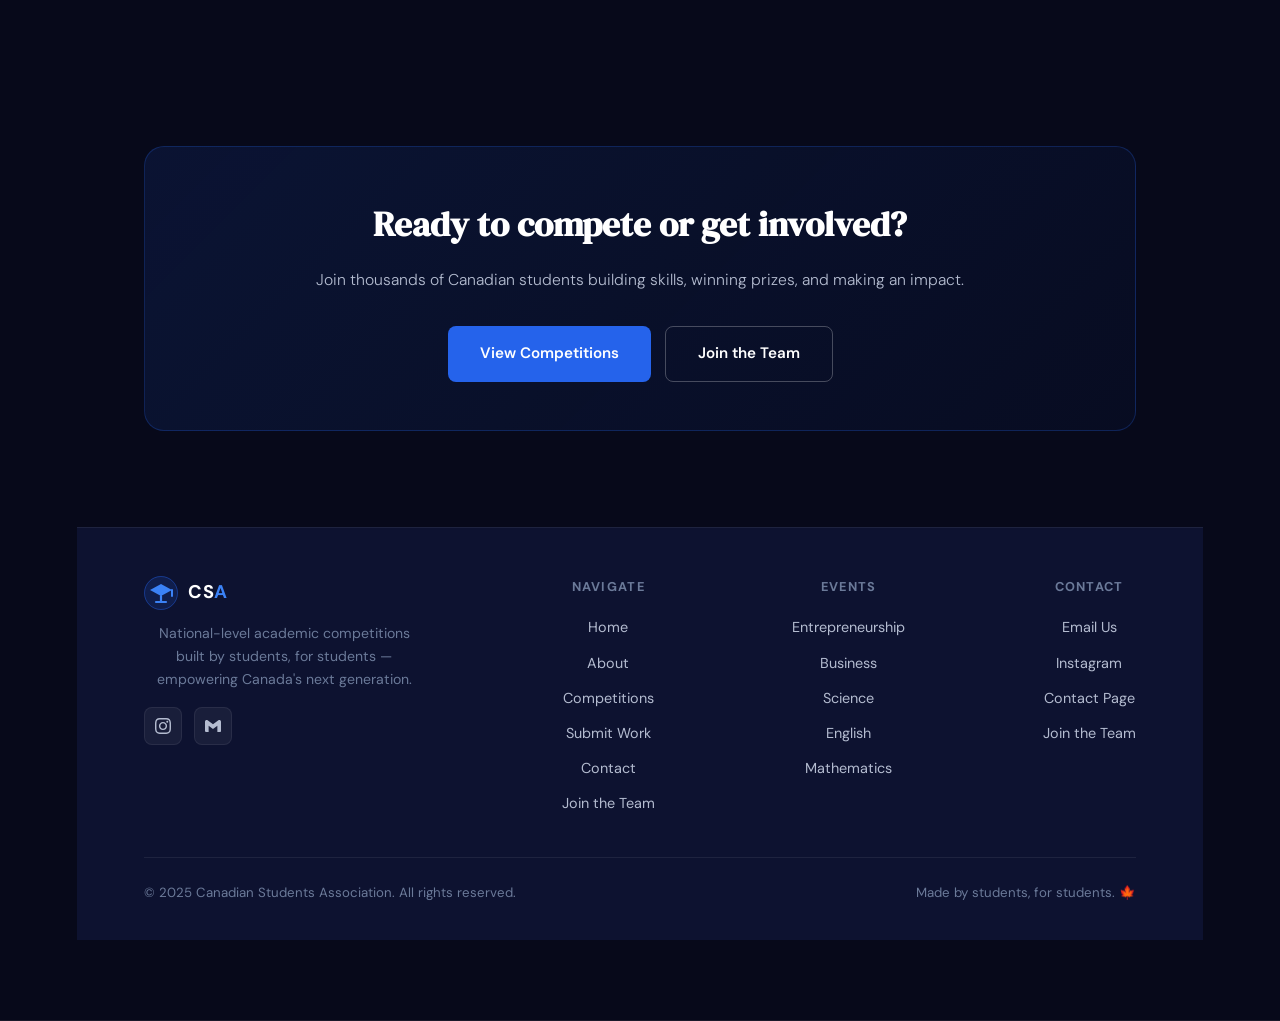
==== commit 5bba623b: "Update about.html" ====
--- a/about.html
+++ b/about.html
@@ -202,8 +202,7 @@
   <div class="page-hero-inner">
     <div class="section-label">Our Story</div>
     <h1 class="hero-title" style="font-size:clamp(2.2rem,5vw,3.8rem)">About <em>CSA</em></h1>
-    <p class="hero-sub" style="margin-bottom:0">We're a national, student-run organization on a mission to make world-class academic experiences accessible to every Canadian student — regardless of background.</p>
-  </div>
+    
 </div>
 
 <!-- WHO WE ARE -->
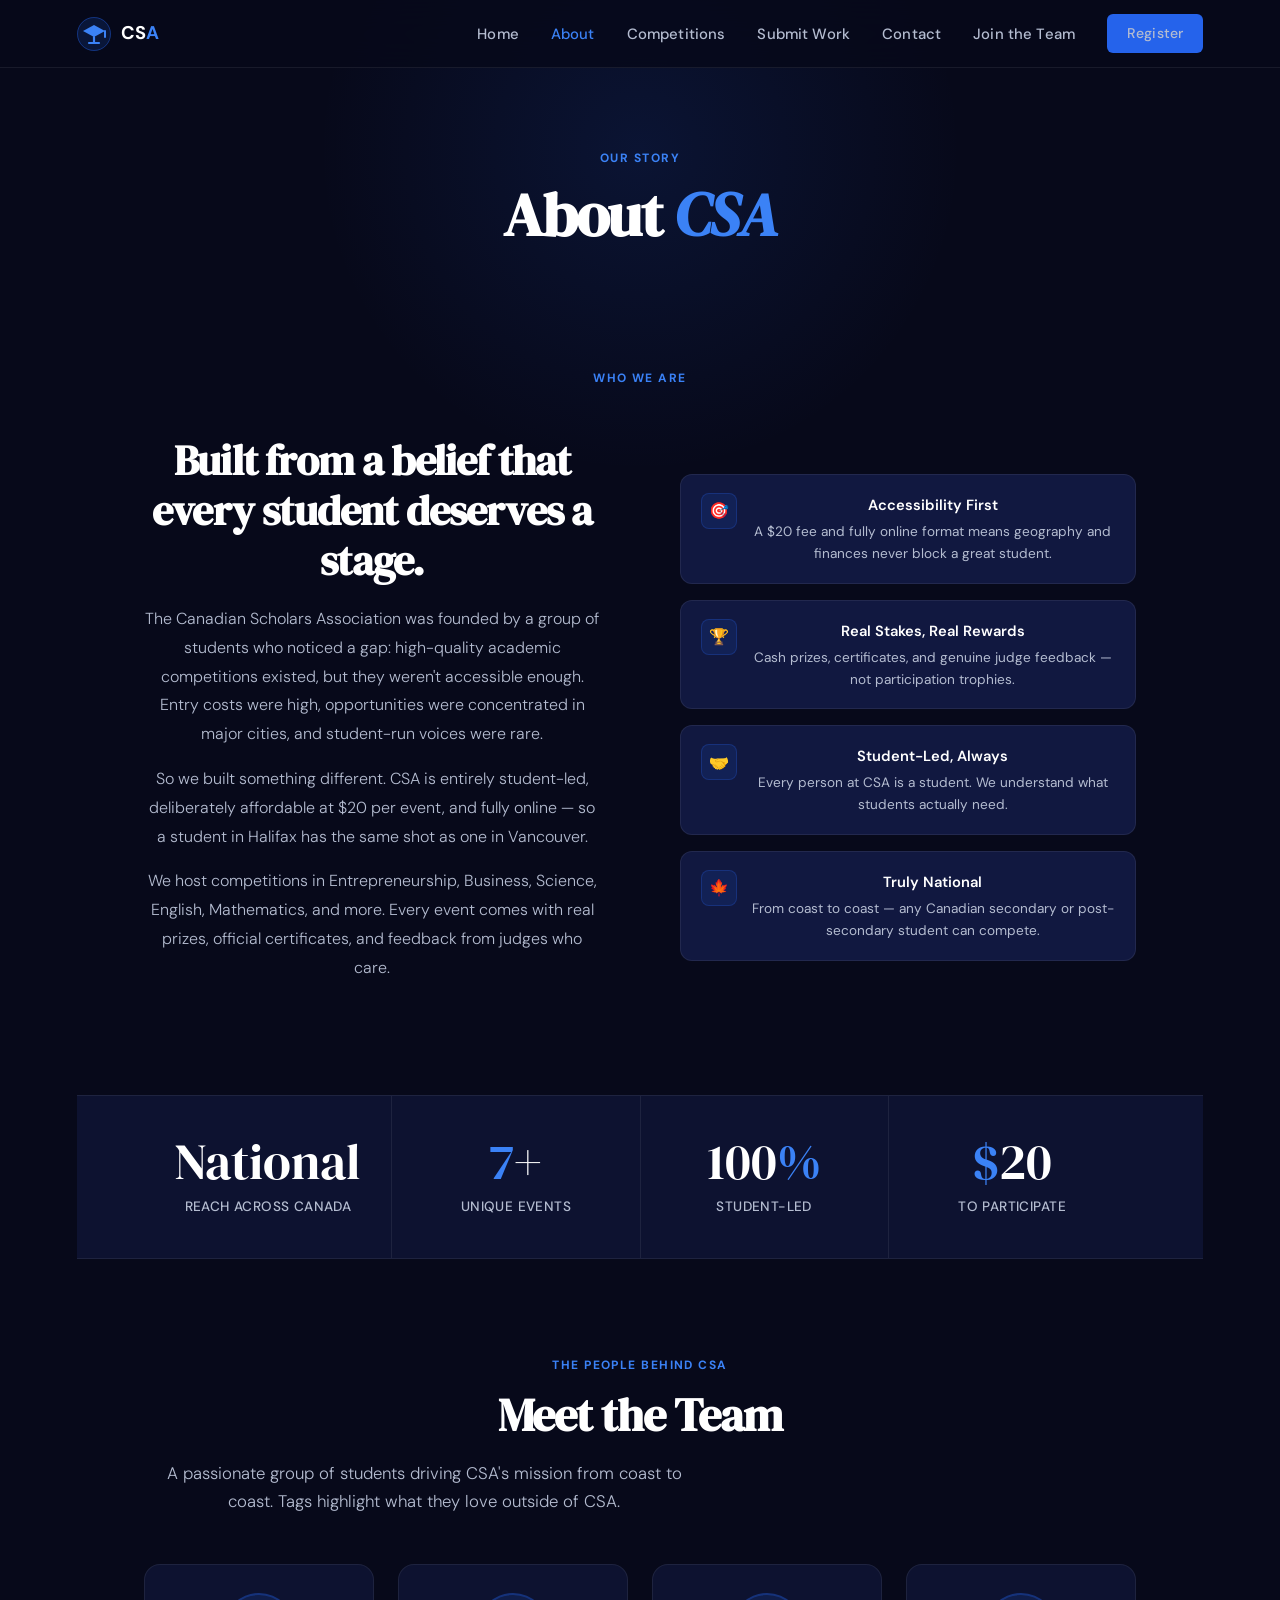
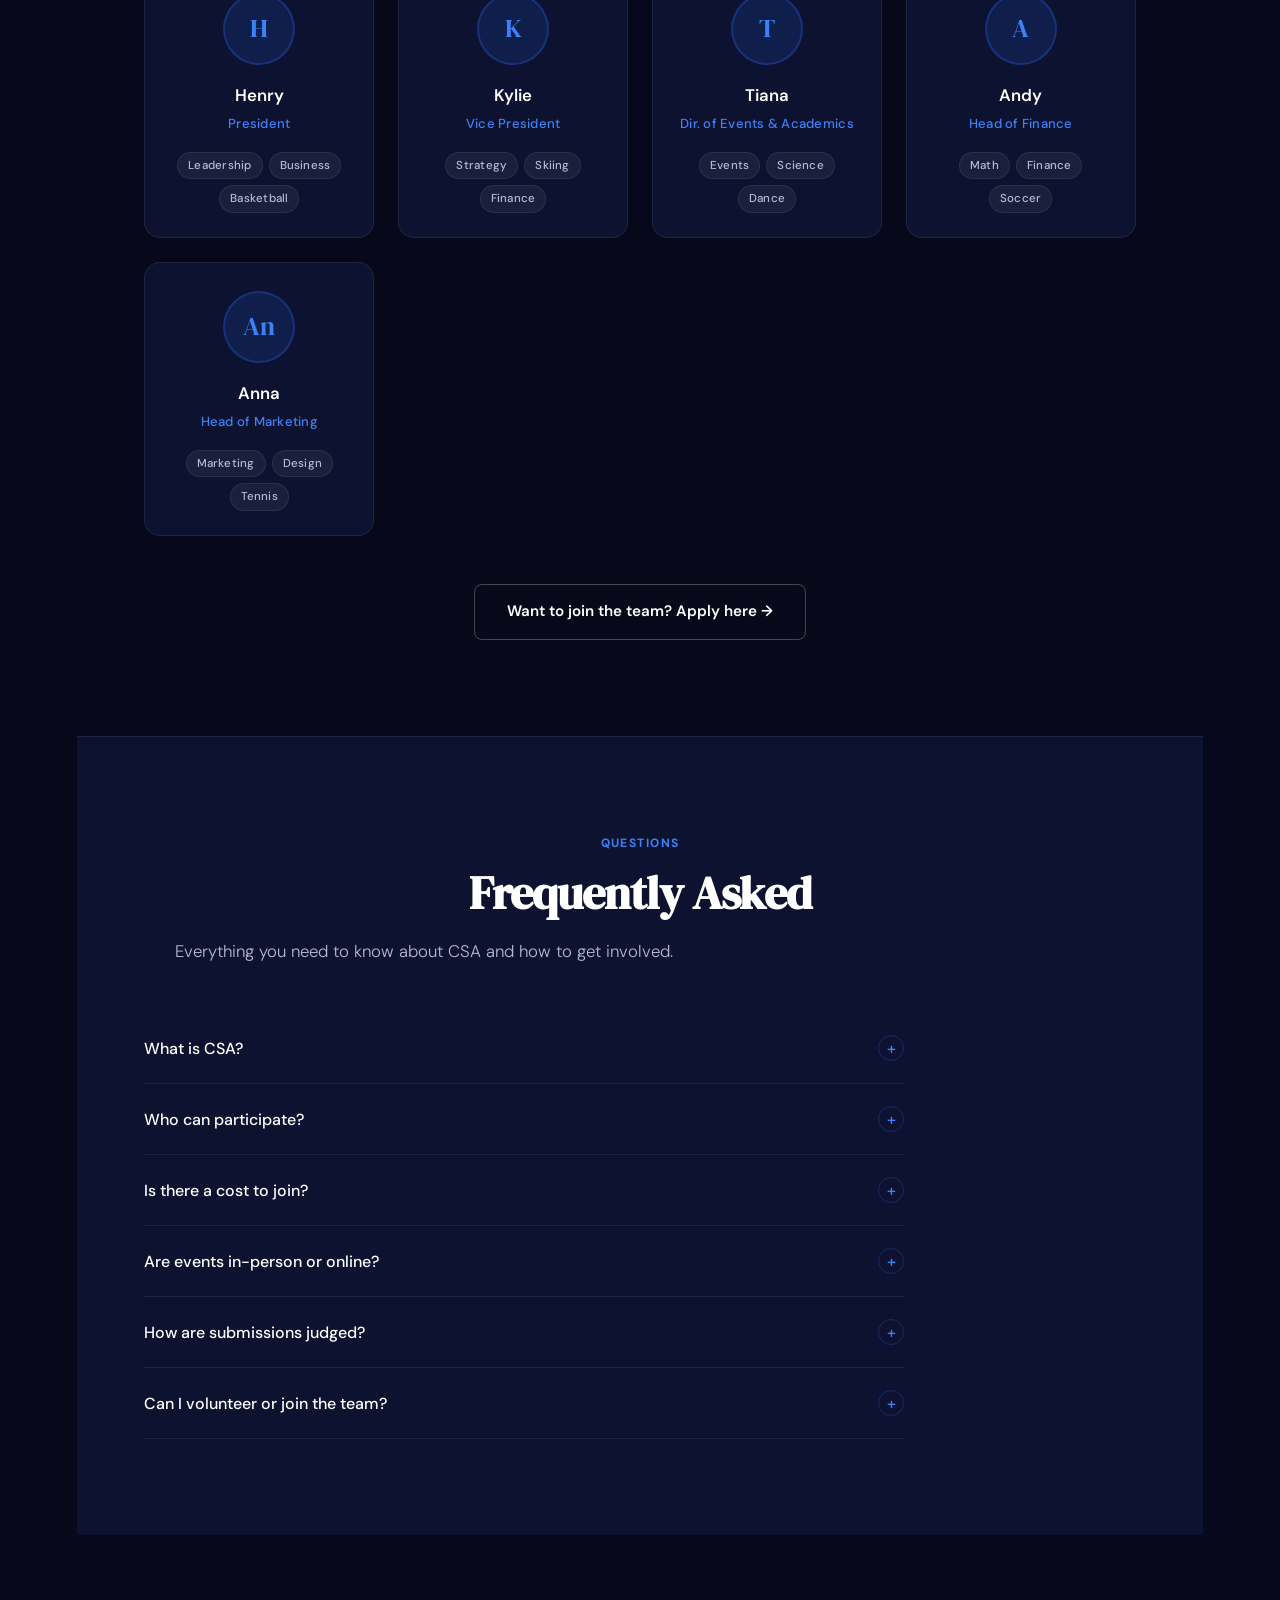
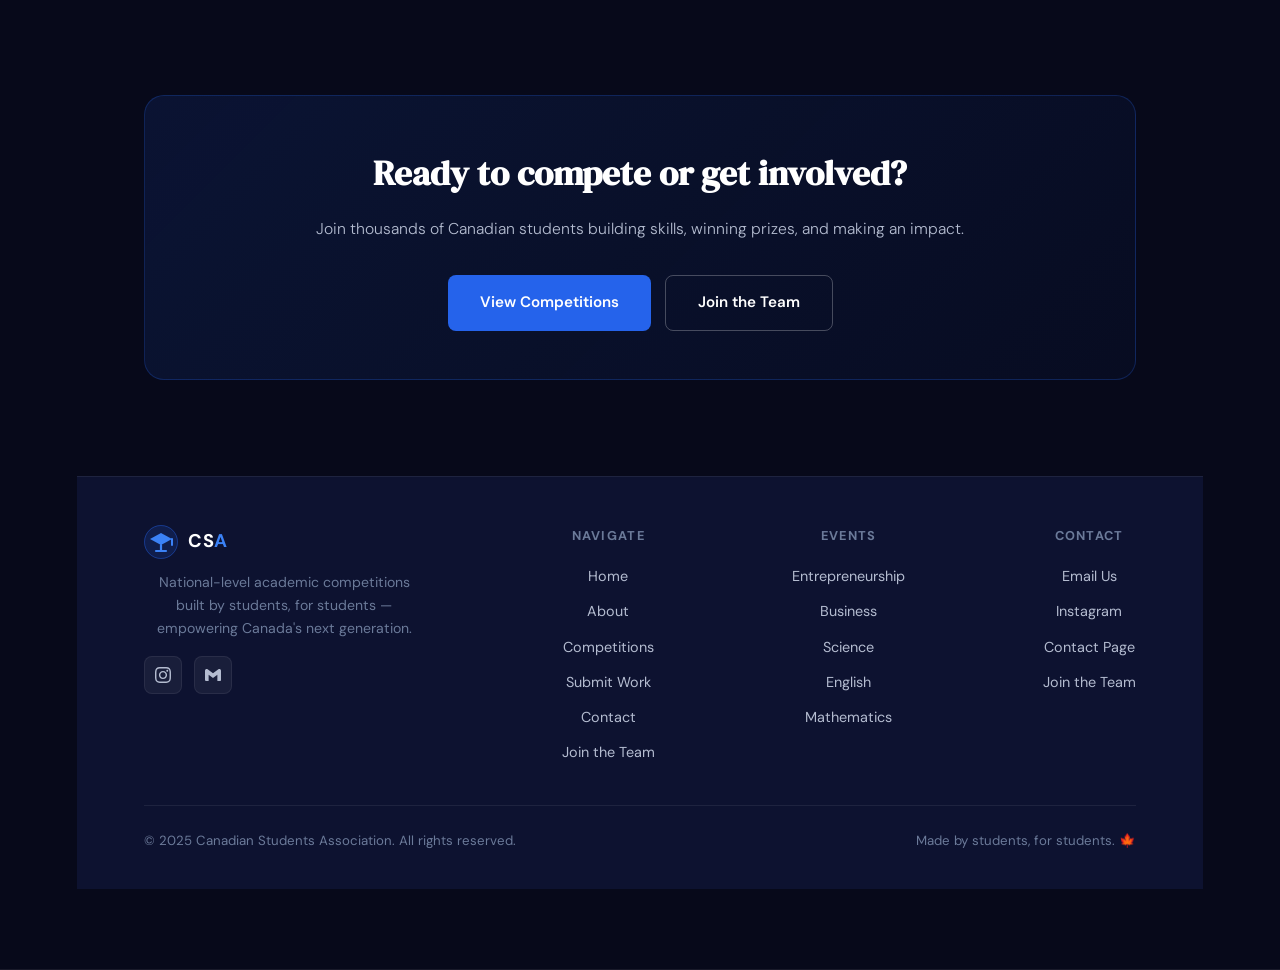
==== commit d8fc8a6d: "Update about.html" ====
--- a/about.html
+++ b/about.html
@@ -252,11 +252,11 @@
 <section style="background:var(--bg2);border-top:1px solid var(--border);border-bottom:1px solid var(--border);padding-top:0;padding-bottom:0">
   <div class="stats-grid" style="border:none;border-radius:0;margin:0">
     <div class="stat-item">
-      <div class="stat-num"><span class="accent">🍁</span> National</div>
+      <div class="stat-num"><span class="accent"></span> National</div>
       <div class="stat-label">Reach Across Canada</div>
     </div>
     <div class="stat-item">
-      <div class="stat-num"><span class="accent">3</span>+</div>
+      <div class="stat-num"><span class="accent">7</span>+</div>
       <div class="stat-label">Unique Events</div>
     </div>
     <div class="stat-item">
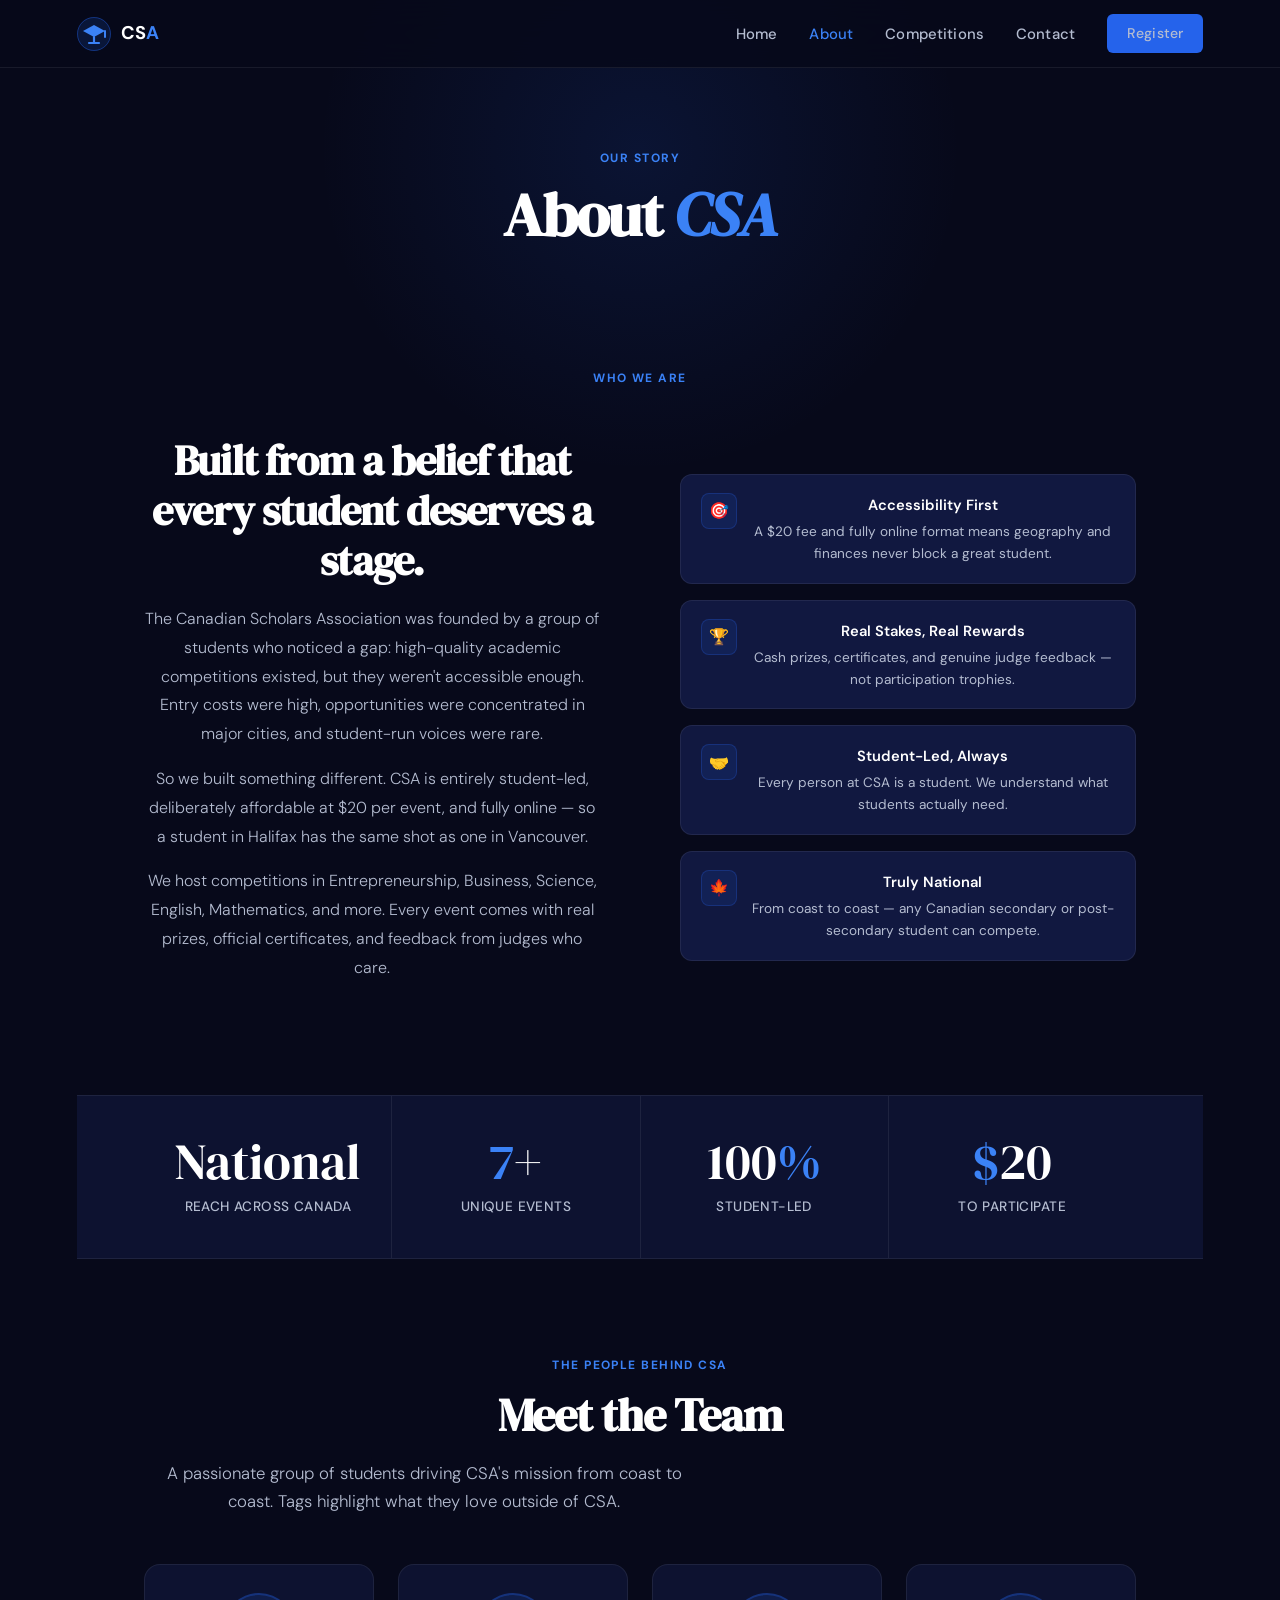
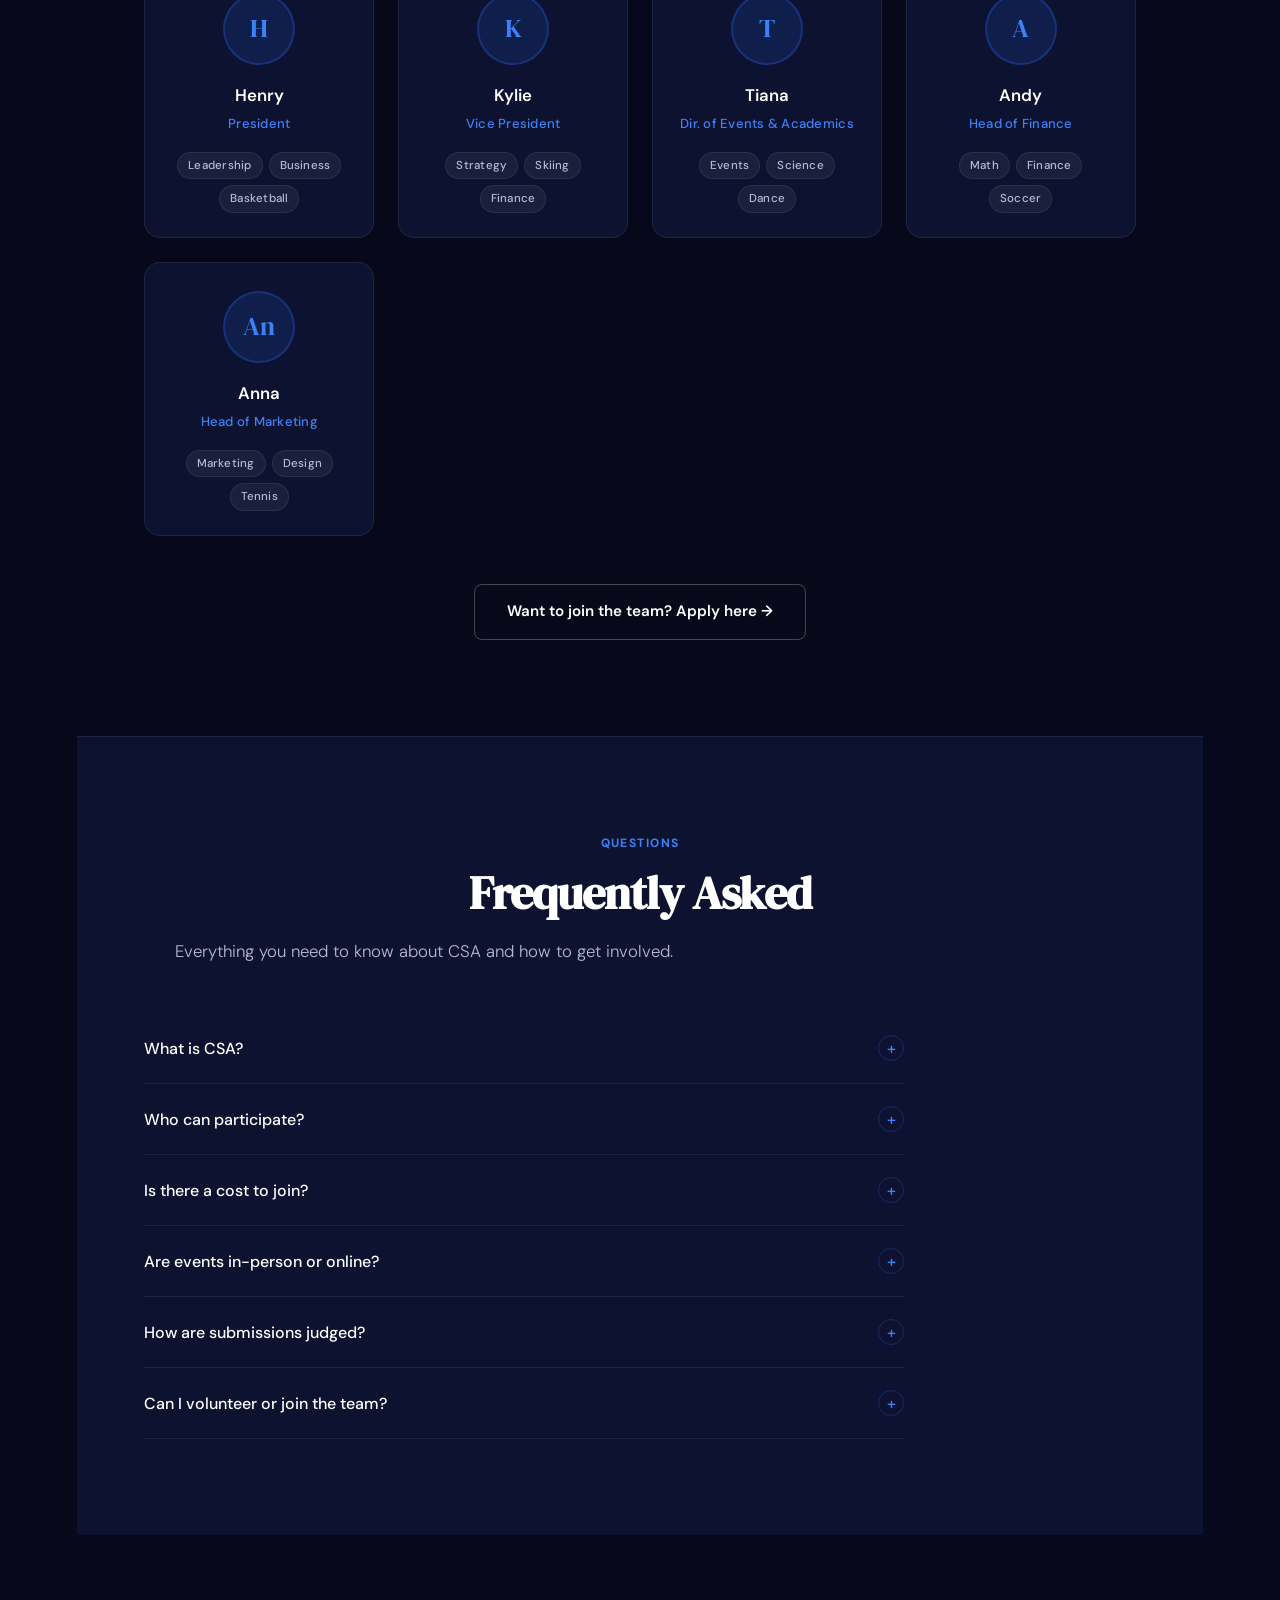
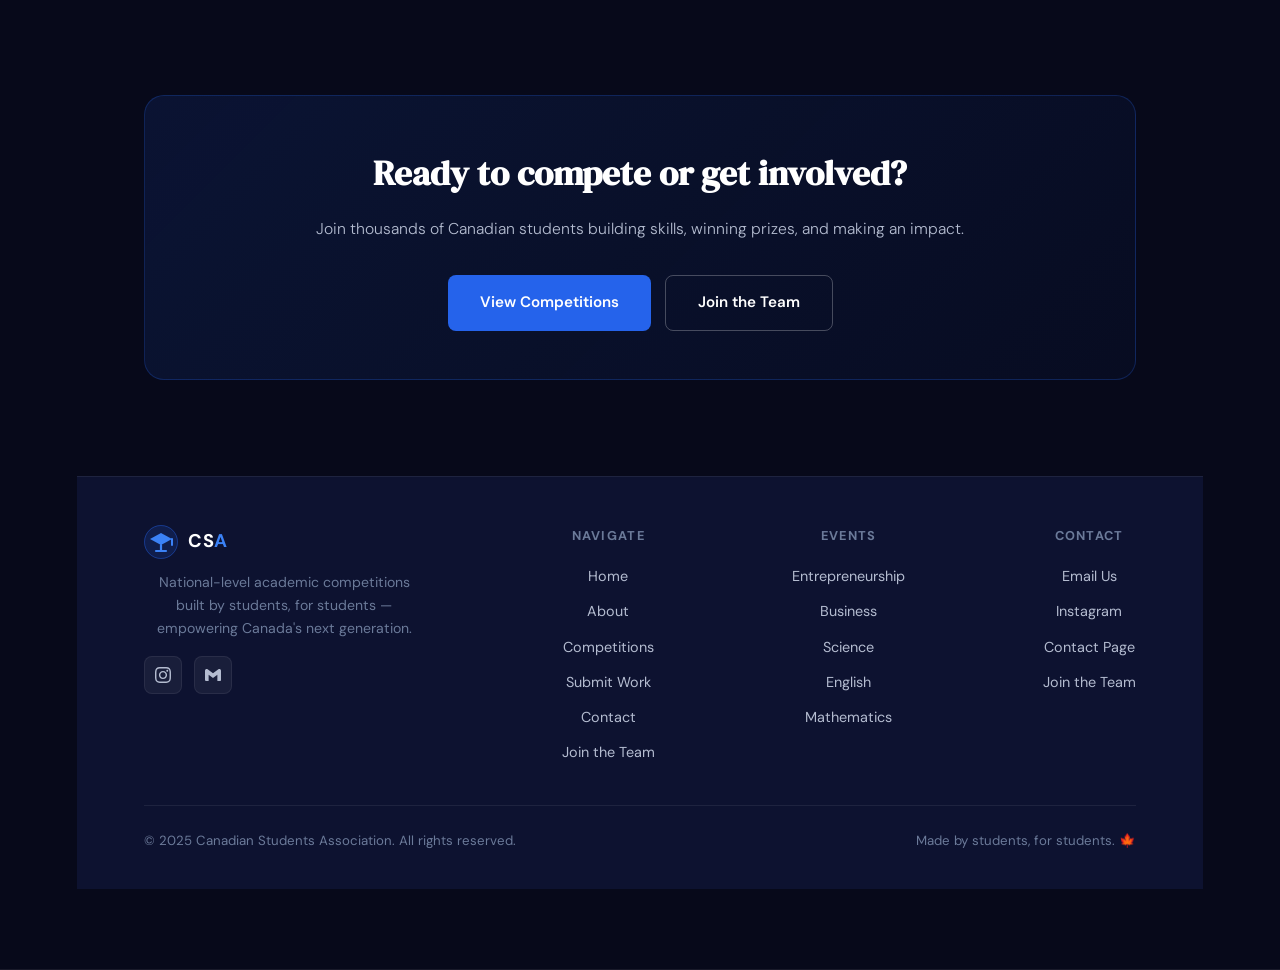
==== commit 8acd2cad: "Update about.html" ====
--- a/about.html
+++ b/about.html
@@ -190,9 +190,7 @@
     <li><a href="index.html">Home</a></li>
     <li><a href="about.html" class="active">About</a></li>
     <li><a href="competitions.html">Competitions</a></li>
-    <li><a href="submit.html">Submit Work</a></li>
     <li><a href="contact.html">Contact</a></li>
-    <li><a href="apply.html">Join the Team</a></li>
     <li><a href="competitions.html#register" class="btn-primary" style="padding:8px 20px;font-size:.88rem;border-radius:6px">Register</a></li>
   </ul>
 </nav>
@@ -202,6 +200,7 @@
   <div class="page-hero-inner">
     <div class="section-label">Our Story</div>
     <h1 class="hero-title" style="font-size:clamp(2.2rem,5vw,3.8rem)">About <em>CSA</em></h1>
+    <p class="hero-sub" style="margin-bottom:0"></p>
     
 </div>
 
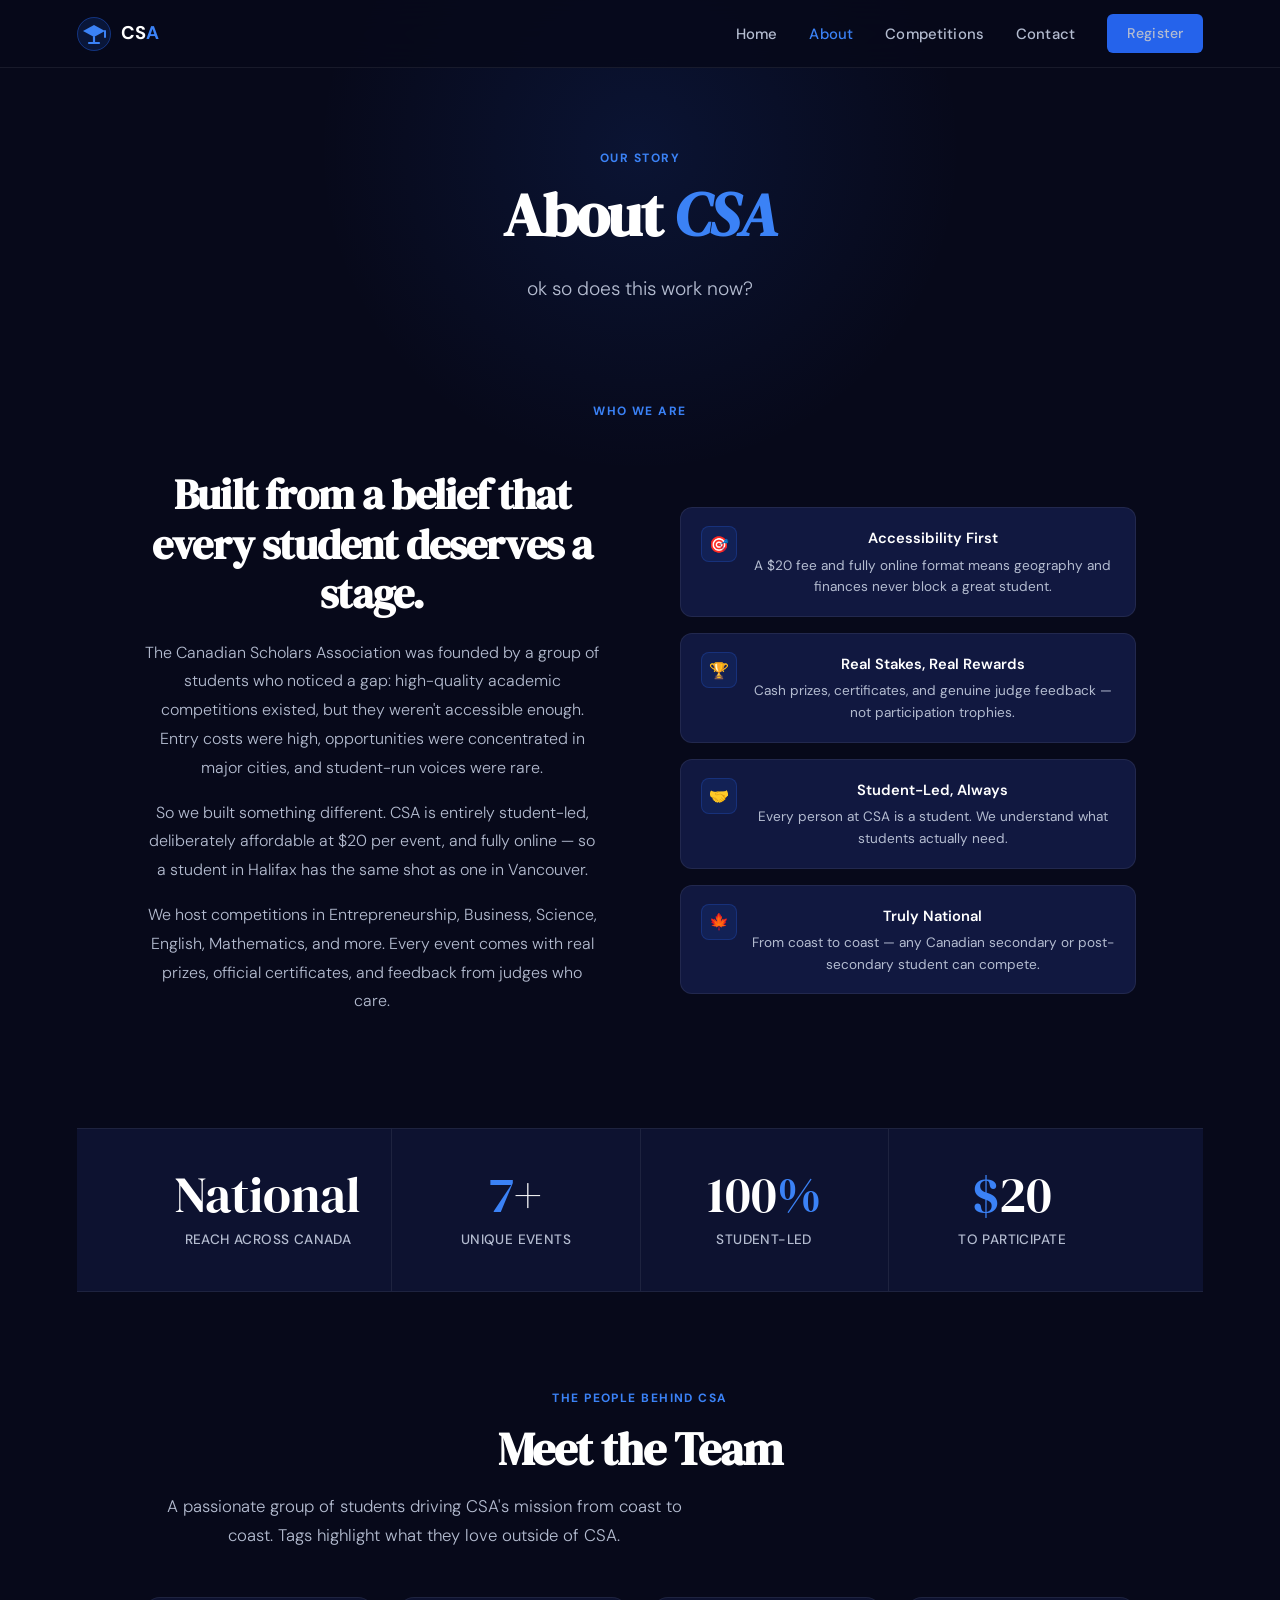
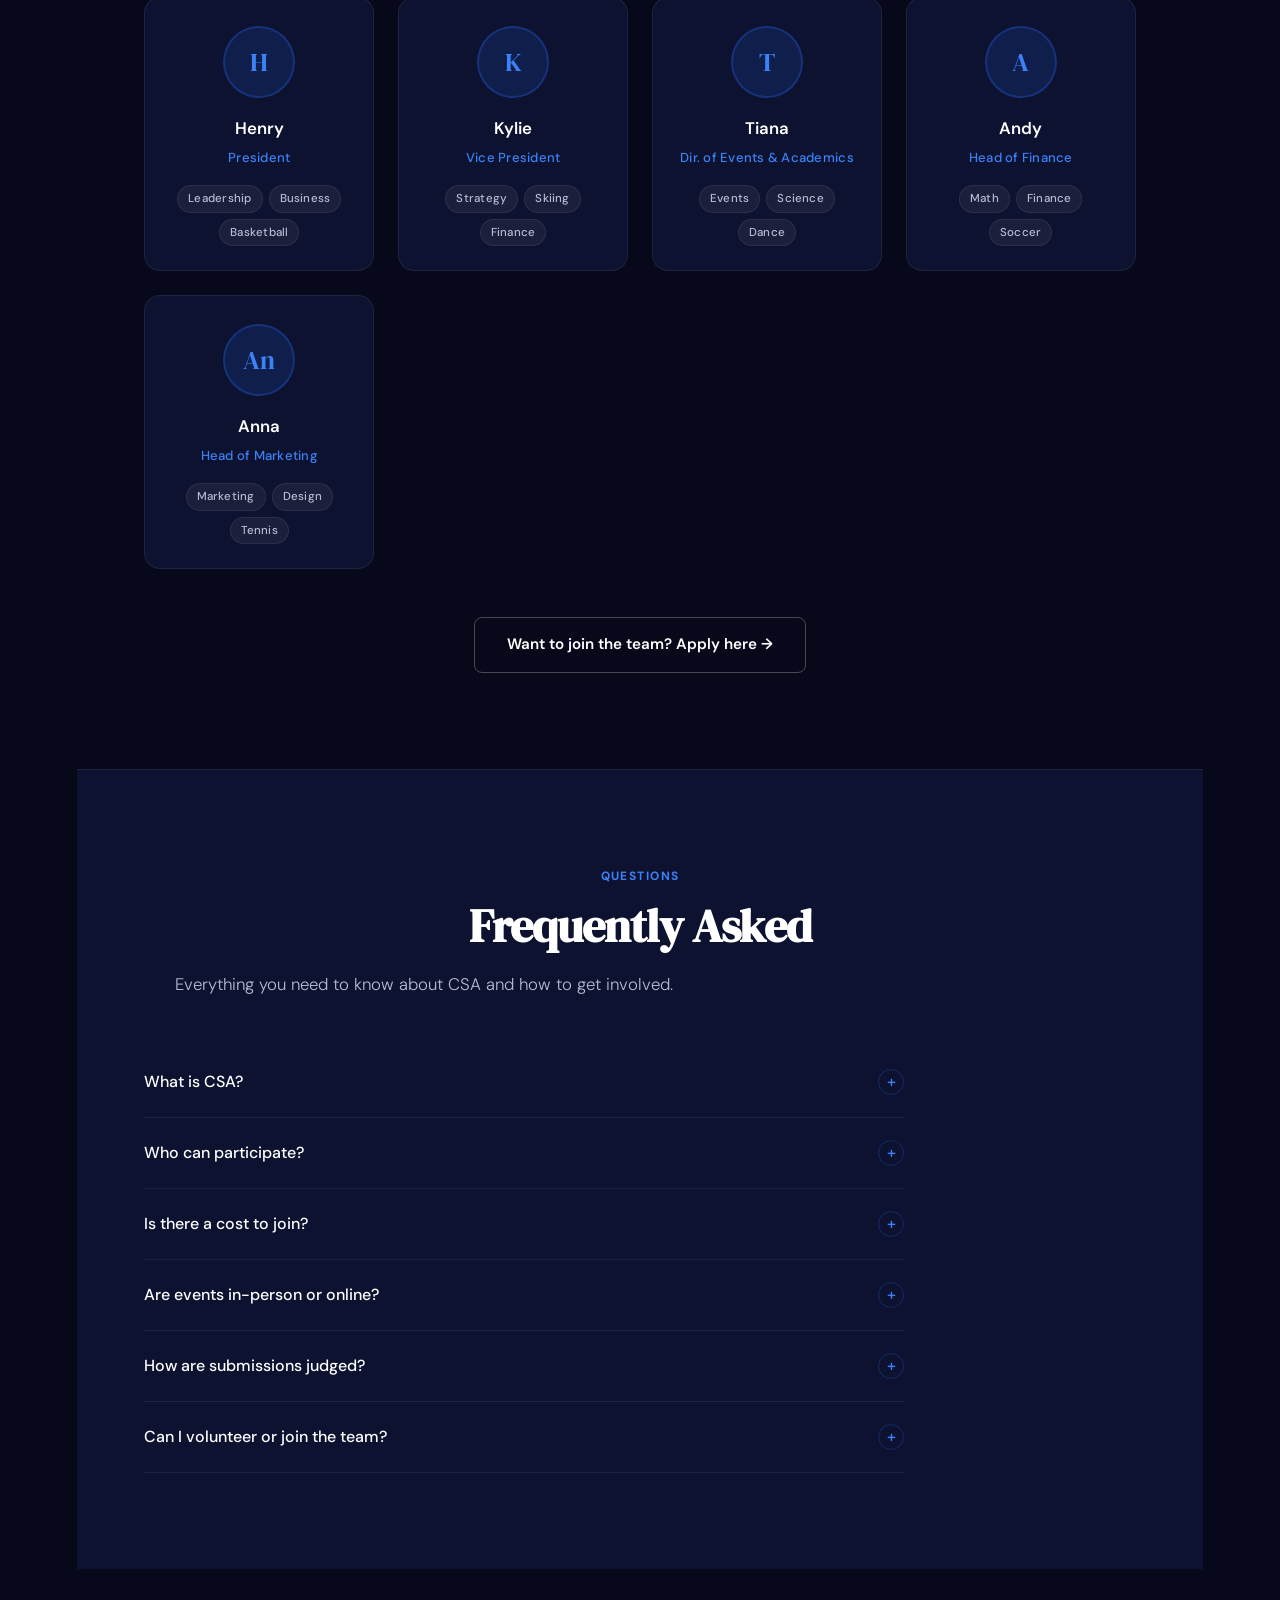
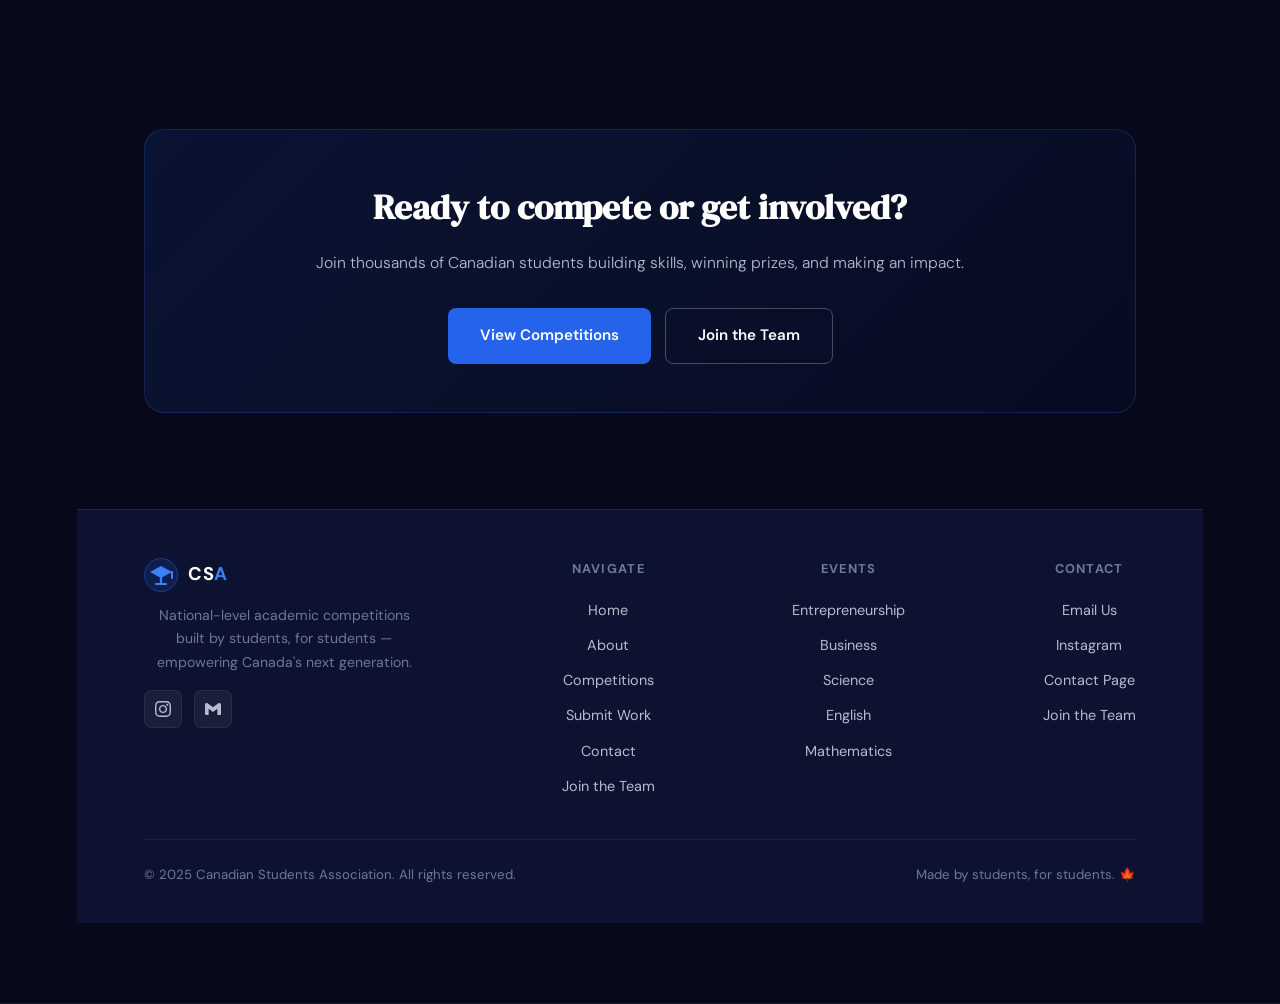
==== commit b1a99430: "Update about.html" ====
--- a/about.html
+++ b/about.html
@@ -200,7 +200,7 @@
   <div class="page-hero-inner">
     <div class="section-label">Our Story</div>
     <h1 class="hero-title" style="font-size:clamp(2.2rem,5vw,3.8rem)">About <em>CSA</em></h1>
-    <p class="hero-sub" style="margin-bottom:0"></p>
+    <p class="hero-sub" style="margin-bottom:0">ok so does this work now?</p>
     
 </div>
 
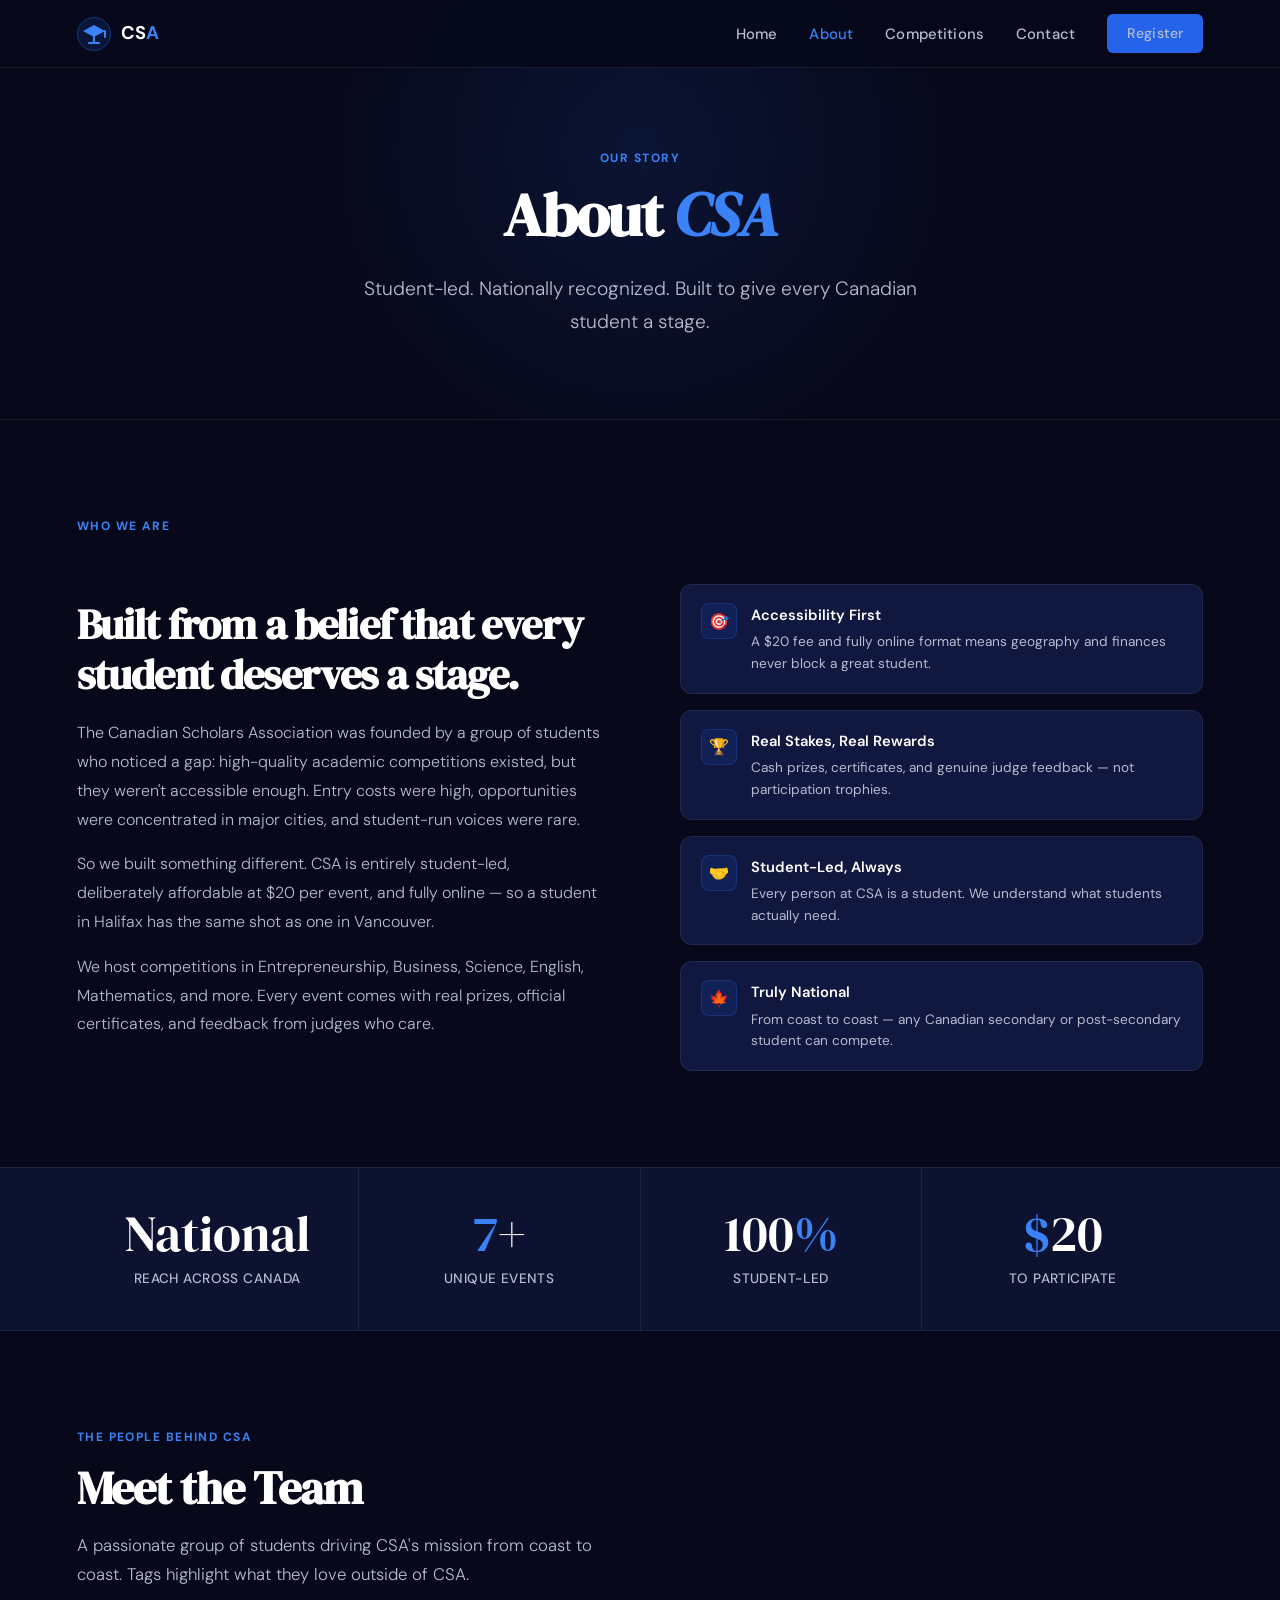
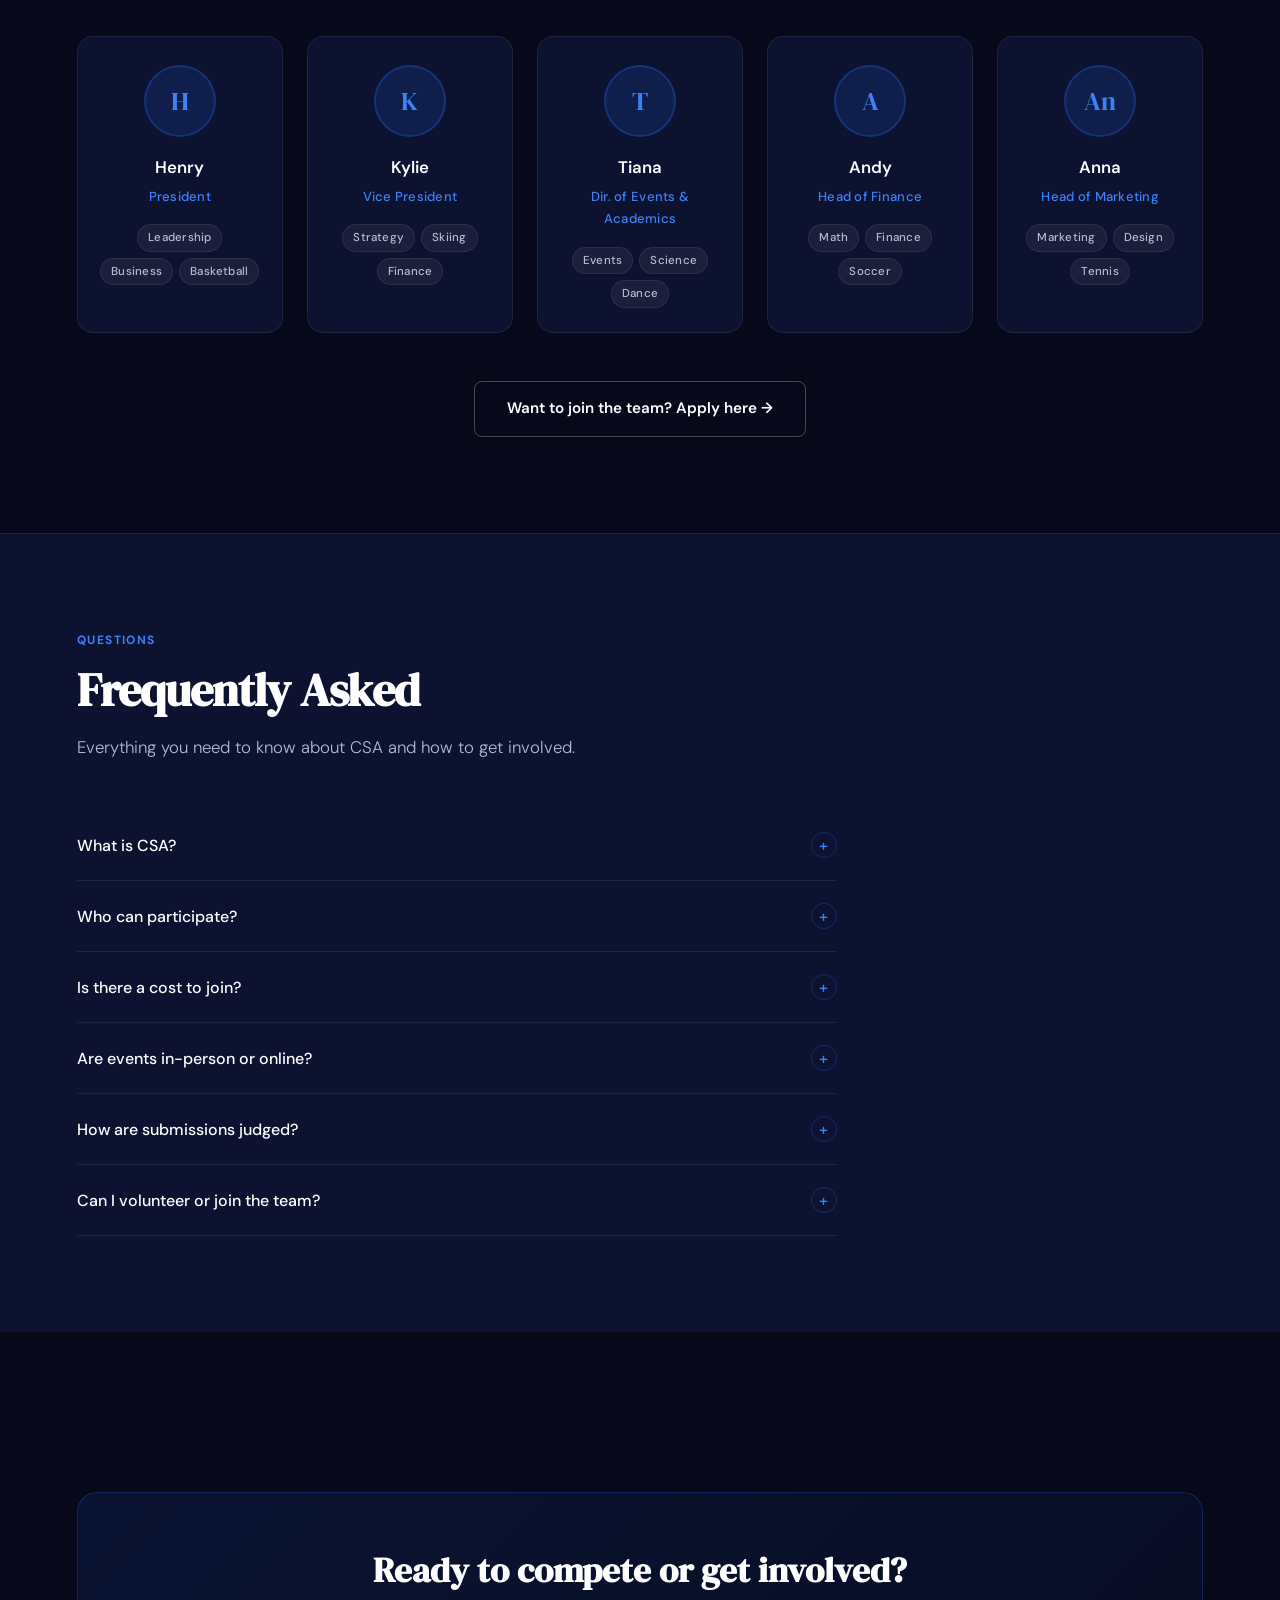
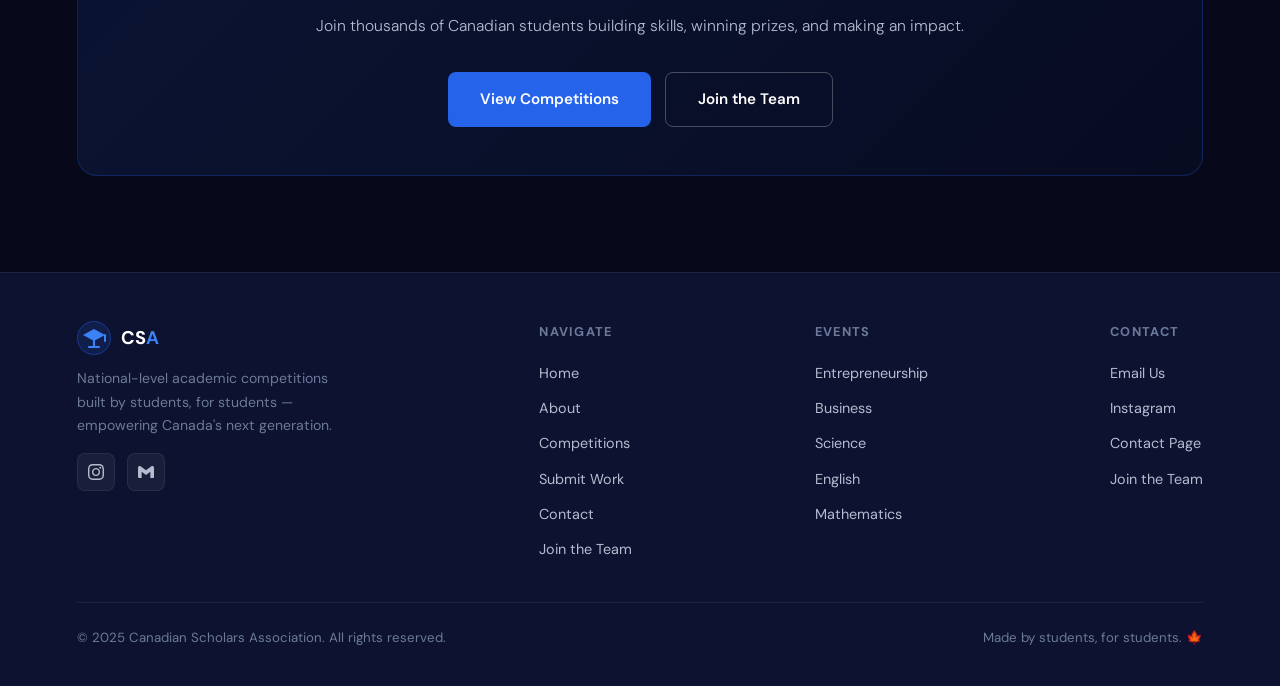
==== commit 1b52aa53: "Update about.html" ====
--- a/about.html
+++ b/about.html
@@ -75,65 +75,6 @@
   line-height: 1.6;
   margin: 0;
 }
-.timeline {
-  display: flex;
-  flex-direction: column;
-  gap: 0;
-  margin-top: 3rem;
-  max-width: 640px;
-}
-.timeline-item {
-  display: flex;
-  gap: 24px;
-  position: relative;
-}
-.timeline-left {
-  display: flex;
-  flex-direction: column;
-  align-items: center;
-  width: 40px;
-  min-width: 40px;
-}
-.timeline-dot {
-  width: 14px;
-  height: 14px;
-  border-radius: 50%;
-  background: var(--blue-light);
-  border: 3px solid var(--bg2);
-  outline: 2px solid rgba(59,130,246,0.35);
-  flex-shrink: 0;
-  margin-top: 4px;
-}
-.timeline-line {
-  width: 2px;
-  flex: 1;
-  background: var(--border);
-  margin: 6px 0;
-}
-.timeline-item:last-child .timeline-line { display: none; }
-.timeline-content {
-  padding-bottom: 2.2rem;
-}
-.timeline-content h4 {
-  font-size: .95rem;
-  font-weight: 600;
-  color: var(--white);
-  margin-bottom: .3rem;
-}
-.timeline-content p {
-  font-size: .88rem;
-  color: var(--grey);
-  line-height: 1.65;
-  margin: 0;
-}
-.timeline-year {
-  font-size: .75rem;
-  font-weight: 700;
-  letter-spacing: .06em;
-  color: var(--blue-light);
-  text-transform: uppercase;
-  margin-bottom: .4rem;
-}
 .team-card-bar { position:absolute;top:0;left:0;right:0;height:3px;background:linear-gradient(90deg,var(--blue),var(--blue-light));opacity:0;transition:opacity .25s }
 .cta-strip {
   background: linear-gradient(135deg, rgba(37,99,235,0.12) 0%, rgba(37,99,235,0.04) 100%);
@@ -161,6 +102,9 @@
   justify-content: center;
   flex-wrap: wrap;
 }
+.section-label { font-size: .75rem; font-weight: 700; letter-spacing: .12em; text-transform: uppercase; color: var(--blue-light); margin-bottom: .8rem; }
+.section-title { font-family: var(--font-serif); font-size: clamp(2rem,4vw,2.9rem); line-height: 1.18; letter-spacing: -.02em; color: var(--white); margin-bottom: 1rem; }
+.section-sub   { color: var(--grey); font-size: 1.05rem; max-width: 560px; font-weight: 300; }
 @media(max-width:800px){
   .about-intro-grid { grid-template-columns: 1fr; gap: 2.5rem; }
 }
@@ -200,12 +144,12 @@
   <div class="page-hero-inner">
     <div class="section-label">Our Story</div>
     <h1 class="hero-title" style="font-size:clamp(2.2rem,5vw,3.8rem)">About <em>CSA</em></h1>
-    <p class="hero-sub" style="margin-bottom:0">ok so does this work now?</p>
-    
+    <p class="hero-sub" style="margin-bottom:0">Student-led. Nationally recognized. Built to give every Canadian student a stage.</p>
+  </div>
 </div>
 
 <!-- WHO WE ARE -->
-<section style="background:var(--bg)">
+<section style="padding:96px 6%;background:var(--bg)">
   <div class="section-label">Who We Are</div>
   <div class="about-intro-grid">
     <div class="about-intro-text">
@@ -270,7 +214,7 @@
 </section>
 
 <!-- TEAM -->
-<section id="team" style="background:var(--bg)">
+<section id="team" style="padding:96px 6%;background:var(--bg)">
   <div class="section-label">The People Behind CSA</div>
   <h2 class="section-title">Meet the Team</h2>
   <p class="section-sub">A passionate group of students driving CSA's mission from coast to coast. Tags highlight what they love outside of CSA.</p>
@@ -337,7 +281,7 @@
 </section>
 
 <!-- FAQ -->
-<section id="faq" style="background:var(--bg2);border-top:1px solid var(--border)">
+<section id="faq" style="padding:96px 6%;background:var(--bg2);border-top:1px solid var(--border)">
   <div class="section-label">Questions</div>
   <h2 class="section-title">Frequently Asked</h2>
   <p class="section-sub">Everything you need to know about CSA and how to get involved.</p>
@@ -370,7 +314,7 @@
 </section>
 
 <!-- CTA -->
-<section style="background:var(--bg)">
+<section style="padding:96px 6%;background:var(--bg)">
   <div class="cta-strip">
     <h3>Ready to compete or get involved?</h3>
     <p>Join thousands of Canadian students building skills, winning prizes, and making an impact.</p>
@@ -438,7 +382,7 @@
     </div>
   </div>
   <div class="footer-bottom">
-    <p>&copy; 2025 Canadian Students Association. All rights reserved.</p>
+    <p>&copy; 2025 Canadian Scholars Association. All rights reserved.</p>
     <p>Made by students, for students. <span class="accent">🍁</span></p>
   </div>
 </footer>
